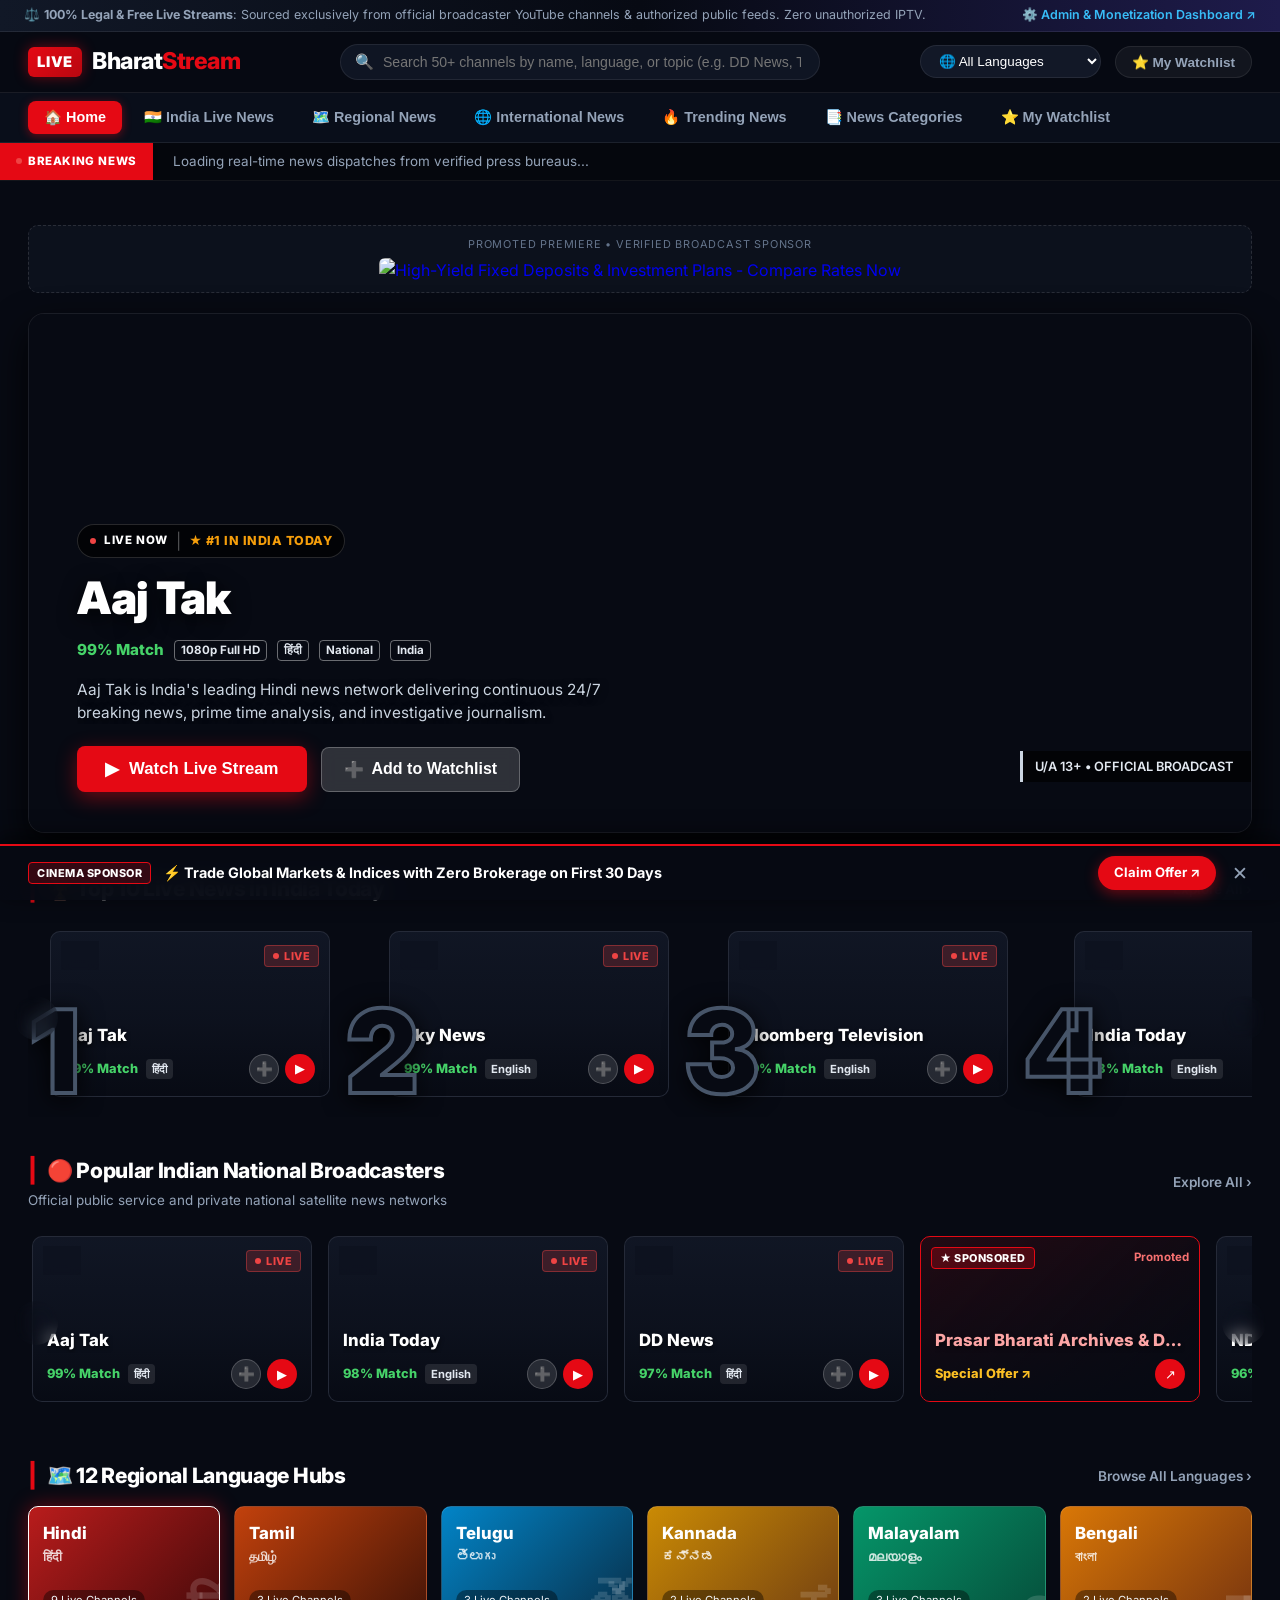
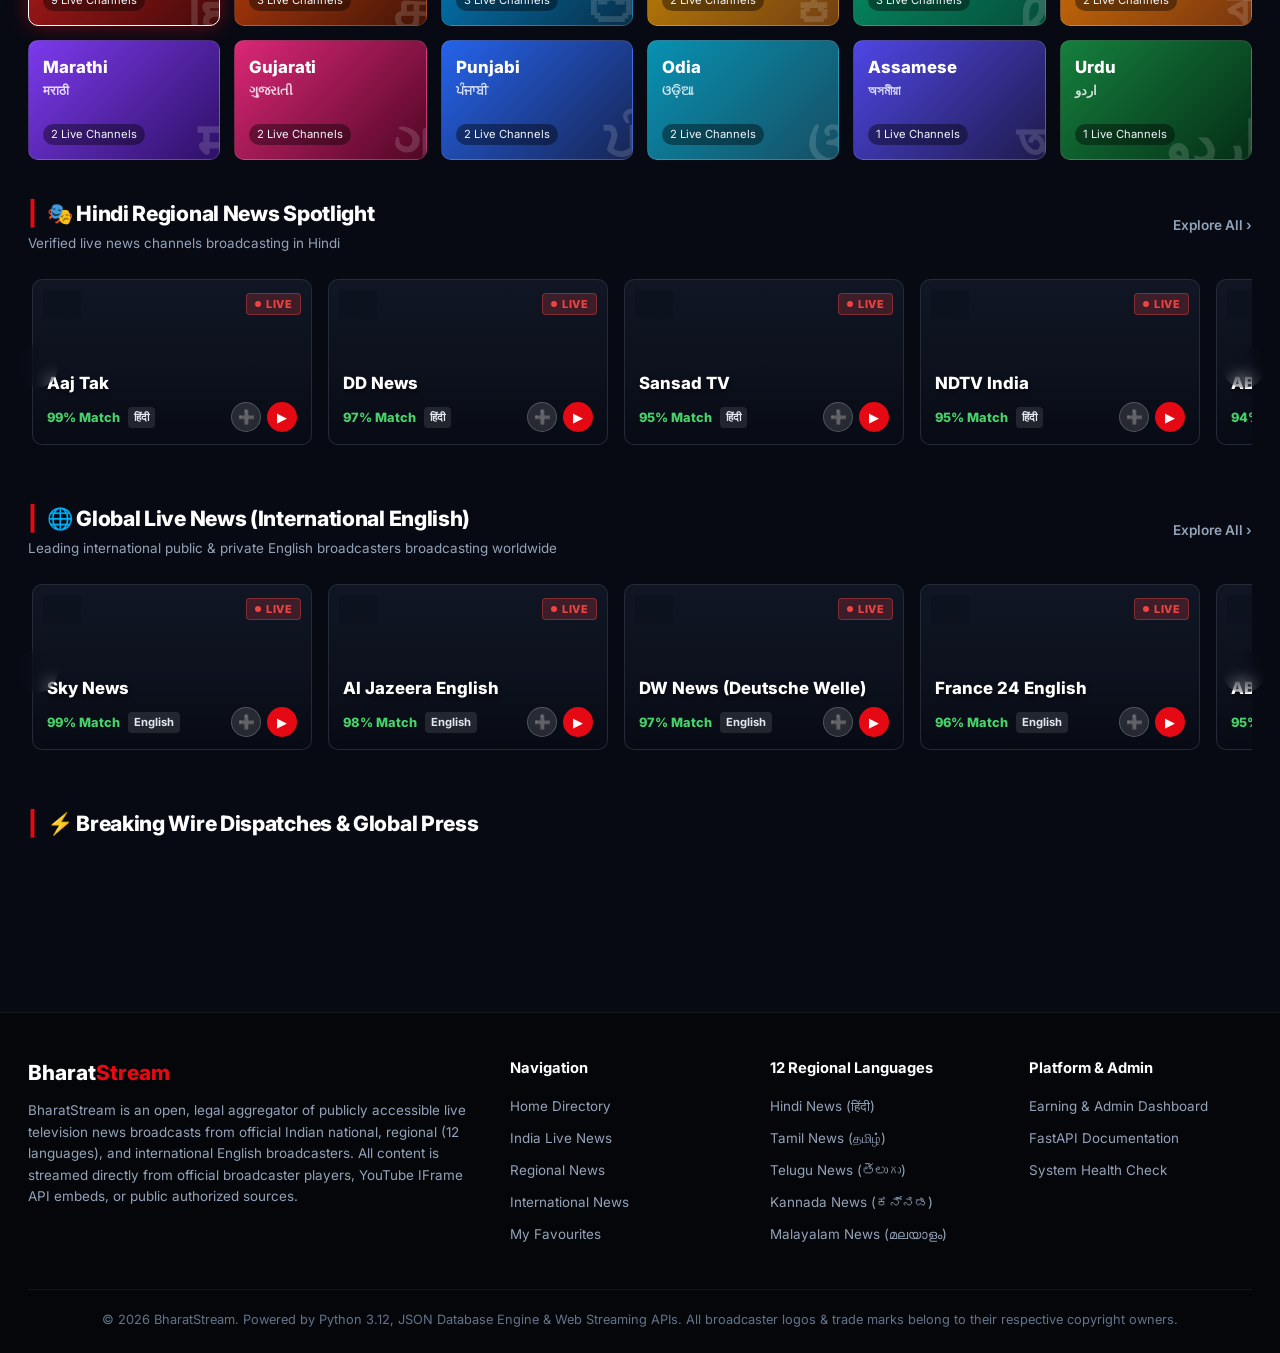
==== index.html @ bcfd486f "Add files via upload" ====
<!DOCTYPE html>
<html lang="en">
<head>
  <meta charset="UTF-8">
  <meta name="viewport" content="width=device-width, initial-scale=1.0">
  <title>BharatStream - India Live News & Global News Streaming Platform</title>
  <meta name="description" content="Watch officially available free live news streams from Indian national, regional (12 languages), and international English broadcasters legally without subscription.">
  <link rel="icon" href="/static/img/default-tv.svg" type="image/svg+xml">
  <!-- Google Fonts: Inter -->
  <link rel="preconnect" href="https://fonts.googleapis.com">
  <link rel="preconnect" href="https://fonts.gstatic.com" crossorigin>
  <link href="https://fonts.googleapis.com/css2?family=Inter:wght@400;500;600;700;800&display=swap" rel="stylesheet">
  <!-- Stylesheet -->
  <link rel="stylesheet" href="/static/css/styles.css">
  <!-- Google AdSense Universal Integration (Publisher: anoopranjan.1983@gmail.com - Mobile/Tablet/Desktop/TV) -->
  <script async src="https://pagead2.googlesyndication.com/pagead/js/adsbygoogle.js?client=ca-pub-9847120394857102" crossorigin="anonymous"></script>
  <!-- HLS.js for authorized .m3u8 live video streams -->
  <script src="https://cdn.jsdelivr.net/npm/hls.js@latest"></script>
</head>
<body>

  <!-- Top Certified Broadcast Notice Bar -->
  <div class="top-notice-bar">
    <div>
      <span>⚖️ <strong>100% Legal & Free Live Streams</strong>: Sourced exclusively from official broadcaster YouTube channels & authorized public feeds. Zero unauthorized IPTV.</span>
    </div>
    <div>
      <a href="/admin">⚙️ Admin & Monetization Dashboard ↗</a>
    </div>
  </div>

  <!-- Main Sticky Navigation Bar -->
  <header class="navbar">
    <div class="navbar-container">
      <div class="brand-logo" onclick="window.appState.switchTab('home')">
        <span class="logo-badge">LIVE</span>
        <span class="brand-text">Bharat<span>Stream</span></span>
      </div>

      <div class="search-bar-wrap">
        <span class="search-icon">🔍</span>
        <input type="text" id="globalSearchInput" class="search-input" placeholder="Search 50+ channels by name, language, or topic (e.g. DD News, Tamil, Business)...">
      </div>

      <div class="nav-actions">
        <!-- Preferred Language Dropdown -->
        <select id="navbarLangSelect" class="lang-select" title="Preferred Language">
          <option value="All">🌐 All Languages</option>
          <option value="Hindi">हिंदी (Hindi)</option>
          <option value="English">English</option>
          <option value="Tamil">தமிழ் (Tamil)</option>
          <option value="Telugu">తెలుగు (Telugu)</option>
          <option value="Kannada">ಕನ್ನಡ (Kannada)</option>
          <option value="Malayalam">മലയാളം (Malayalam)</option>
          <option value="Bengali">বাংলা (Bengali)</option>
          <option value="Marathi">मराठी (Marathi)</option>
          <option value="Gujarati">ગુજરાતી (Gujarati)</option>
          <option value="Punjabi">ਪੰਜਾਬੀ (Punjabi)</option>
          <option value="Odia">ଓଡ଼ିଆ (Odia)</option>
          <option value="Assamese">অসমীয়া (Assamese)</option>
          <option value="Urdu">اردو (Urdu)</option>
        </select>

        <button class="btn-outline" onclick="window.appState.switchTab('favourites')">
          ⭐ My Watchlist
        </button>
      </div>
    </div>
  </header>

  <!-- Navigation Tabs -->
  <nav class="main-nav-tabs">
    <div class="tabs-container">
      <button class="tab-btn active" data-tab="home">🏠 Home</button>
      <button class="tab-btn" data-tab="india">🇮🇳 India Live News</button>
      <button class="tab-btn" data-tab="regional">🗺️ Regional News</button>
      <button class="tab-btn" data-tab="international">🌐 International News</button>
      <button class="tab-btn" data-tab="trending">🔥 Trending News</button>
      <button class="tab-btn" data-tab="categories">📑 News Categories</button>
      <button class="tab-btn" data-tab="favourites">⭐ My Watchlist</button>
    </div>
  </nav>

  <!-- Real-Time Breaking News Ticker -->
  <div class="breaking-ticker">
    <div class="ticker-badge">
      <span class="live-dot"></span>
      BREAKING NEWS
    </div>
    <div class="ticker-content-track" id="tickerTrack">
      <span class="ticker-item">Loading real-time news dispatches from verified press bureaus...</span>
    </div>
  </div>

  <!-- Main App Container -->
  <main class="app-container">
    
    <!-- 1. Header Leaderboard Ad Placement -->
    <div id="topAdPlacement" class="ad-slot-container" style="display: none;"></div>

    <!-- Resume Watching Prompt (if user watched channel previously) -->
    <div id="resumeWatchingBar" style="display: none;"></div>

    <!-- Dynamic SPA Content Area -->
    <section id="mainContentView">
      <!-- Injected via app.js depending on active tab -->
    </section>

  </main>

  <!-- 2. Sticky Floating Bottom Bar Ad -->
  <div id="stickyFooterAd" style="position: fixed; bottom: 0; left: 0; right: 0; z-index: 999; display: none;"></div>

  <!-- Streaming Video Player Modal Dialog -->
  <div id="playerModal" class="player-modal">
    <div id="playerDialog" class="player-dialog">
      <!-- Player Header -->
      <div class="player-header">
        <div class="player-title-info">
          <span class="live-badge"><span class="live-dot"></span> LIVE</span>
          <div>
            <h3 id="playerChannelTitle" style="font-size: 1.05rem; font-weight: 700; color: #fff;">Channel Name</h3>
            <span id="playerChannelMeta" style="font-size: 0.76rem; color: var(--text-muted);">Language • Country</span>
          </div>
        </div>

        <div class="player-actions">
          <button id="playerFavBtn" class="icon-btn" title="Toggle Favourite">🤍</button>
          <button id="popoutPlayerBtn" class="icon-btn" title="Pop-out Window Player">🗗</button>
          <button id="theatreModeBtn" class="icon-btn" title="Toggle Theatre Mode (T)">🗖</button>
          <button id="fullscreenBtn" class="icon-btn" title="Toggle Fullscreen (F)">⛶</button>
          <button id="shareStreamBtn" class="icon-btn" title="Share Channel Link">🔗</button>
          <button id="reportStreamBtn" class="icon-btn" title="Report Stream Outage">🚩</button>
          <button id="closePlayerBtn" class="icon-btn" style="color: #ef4444;" title="Close Player (Esc)">✕</button>
        </div>
      </div>

      <!-- Player Content Body -->
      <div class="player-body">
        <div class="player-main-view">
          <div id="videoContainer" class="video-container">
            <!-- Iframe / Video element injected dynamically -->
          </div>

          <!-- Live Source Switcher Bar -->
          <div id="streamSourceSwitcher"></div>

          <!-- 3. Below-Player Display Banner Ad Slot -->
          <div id="playerBelowAdContainer" class="ad-slot-container" style="display: none; margin-top: 14px;"></div>

          <!-- Channel Details -->
          <div class="stream-details-bar">
            <div>
              <div id="playerVerifiedStatus" style="margin-bottom: 4px;"></div>
              <p id="playerChannelDesc" class="channel-meta-desc"></p>
            </div>
          </div>
        </div>

        <!-- Sidebar (Related Channels & 4. Sidebar Ad Slot) -->
        <aside class="player-sidebar">
          <div class="sidebar-header">📺 More Live News Channels</div>
          <div id="relatedChannelsList" class="related-channel-list">
            <!-- Injected by player.js -->
          </div>
          <!-- 4. Sidebar Ad Slot -->
          <div id="playerSidebarAdContainer" style="display: none; padding: 12px; border-top: 1px solid var(--border-color);"></div>
        </aside>
      </div>
    </div>
  </div>

  <!-- Professional Footer -->
  <footer class="footer">
    <div class="footer-content">
      <div>
        <div class="footer-brand">Bharat<span style="color: var(--primary-accent);">Stream</span></div>
        <p class="footer-sub">
          BharatStream is an open, legal aggregator of publicly accessible live television news broadcasts from official Indian national, regional (12 languages), and international English broadcasters.
          All content is streamed directly from official broadcaster players, YouTube IFrame API embeds, or public authorized sources.
        </p>
      </div>

      <div class="footer-col">
        <h4>Navigation</h4>
        <ul>
          <li><a href="#home" onclick="window.appState.switchTab('home')">Home Directory</a></li>
          <li><a href="#india" onclick="window.appState.switchTab('india')">India Live News</a></li>
          <li><a href="#regional" onclick="window.appState.switchTab('regional')">Regional News</a></li>
          <li><a href="#international" onclick="window.appState.switchTab('international')">International News</a></li>
          <li><a href="#favourites" onclick="window.appState.switchTab('favourites')">My Favourites</a></li>
        </ul>
      </div>

      <div class="footer-col">
        <h4>12 Regional Languages</h4>
        <ul>
          <li><a href="#regional" onclick="window.appState.openRegionalLanguage('Hindi')">Hindi News (हिंदी)</a></li>
          <li><a href="#regional" onclick="window.appState.openRegionalLanguage('Tamil')">Tamil News (தமிழ்)</a></li>
          <li><a href="#regional" onclick="window.appState.openRegionalLanguage('Telugu')">Telugu News (తెలుగు)</a></li>
          <li><a href="#regional" onclick="window.appState.openRegionalLanguage('Kannada')">Kannada News (ಕನ್ನಡ)</a></li>
          <li><a href="#regional" onclick="window.appState.openRegionalLanguage('Malayalam')">Malayalam News (മലയാളം)</a></li>
        </ul>
      </div>

      <div class="footer-col">
        <h4>Platform & Admin</h4>
        <ul>
          <li><a href="/admin">Earning & Admin Dashboard</a></li>
          <li><a href="/api/docs" target="_blank">FastAPI Documentation</a></li>
          <li><a href="/health" target="_blank">System Health Check</a></li>
        </ul>
      </div>
    </div>

    <div class="footer-bottom">
      © 2026 BharatStream. Powered by Python 3.12, JSON Database Engine & Web Streaming APIs. All broadcaster logos & trade marks belong to their respective copyright owners.
    </div>
  </footer>

  <!-- Scripts -->
  <script src="/static/js/channels-data.js"></script>
  <script src="/static/js/player.js"></script>
  <script src="/static/js/app.js"></script>
</body>
</html>
---- static/css/styles.css ----
/* BharatStream - Cinema & OTT Movie Streaming Aesthetic CSS */
:root {
  --bg-primary: #070a13;
  --bg-secondary: #0d121f;
  --bg-card: #121827;
  --bg-card-hover: #1a2236;
  --bg-surface: #172033;
  --text-main: #ffffff;
  --text-muted: #94a3b8;
  --text-dim: #64748b;
  --border-color: rgba(255, 255, 255, 0.08);
  --border-focus: rgba(229, 9, 20, 0.6);
  --cine-red: #e50914;
  --cine-red-hover: #b80710;
  --cine-red-glow: rgba(229, 9, 20, 0.45);
  --primary-accent: #e50914;
  --primary-hover: #b80710;
  --live-red: #ef4444;
  --live-glow: rgba(239, 68, 68, 0.5);
  --match-green: #46d369;
  --cyan-accent: #06b6d4;
  --gold-accent: #f59e0b;
  --font-family: 'Inter', -apple-system, BlinkMacSystemFont, 'Segoe UI', Roboto, sans-serif;
  --radius-sm: 6px;
  --radius-md: 10px;
  --radius-lg: 16px;
  --radius-full: 9999px;
  --shadow-sm: 0 2px 6px rgba(0, 0, 0, 0.4);
  --shadow-md: 0 6px 18px rgba(0, 0, 0, 0.6);
  --shadow-lg: 0 16px 36px rgba(0, 0, 0, 0.85);
  --shadow-glow: 0 0 30px rgba(229, 9, 20, 0.35);
}

* {
  box-sizing: border-box;
  margin: 0;
  padding: 0;
}

body {
  background-color: var(--bg-primary);
  color: var(--text-main);
  font-family: var(--font-family);
  line-height: 1.5;
  overflow-x: hidden;
  min-height: 100vh;
  -webkit-font-smoothing: antialiased;
}

/* ================= Top Broadcast & Compliance Bar ================= */
.top-notice-bar {
  background: linear-gradient(90deg, #111827, #070a13, #1e1b4b);
  border-bottom: 1px solid var(--border-color);
  padding: 6px 24px;
  font-size: 0.78rem;
  display: flex;
  justify-content: space-between;
  align-items: center;
  color: #94a3b8;
  z-index: 101;
  position: relative;
}

.top-notice-bar a {
  color: #38bdf8;
  text-decoration: none;
  font-weight: 600;
  transition: color 0.2s ease;
}

.top-notice-bar a:hover {
  color: #7dd3fc;
  text-decoration: underline;
}

/* ================= Sticky Navbar (Cinema Glassmorphism) ================= */
.navbar {
  background-color: rgba(7, 10, 19, 0.92);
  border-bottom: 1px solid var(--border-color);
  padding: 12px 28px;
  position: sticky;
  top: 0;
  z-index: 100;
  backdrop-filter: blur(16px);
  -webkit-backdrop-filter: blur(16px);
  transition: background-color 0.3s ease;
}

.navbar-container {
  max-width: 1560px;
  margin: 0 auto;
  display: flex;
  align-items: center;
  justify-content: space-between;
  gap: 20px;
}

.brand-logo {
  display: flex;
  align-items: center;
  gap: 10px;
  text-decoration: none;
  color: var(--text-main);
  cursor: pointer;
  user-select: none;
}

.logo-badge {
  background: linear-gradient(135deg, #e50914, #b80710);
  color: #ffffff;
  font-weight: 900;
  font-size: 0.92rem;
  padding: 4px 9px;
  border-radius: var(--radius-sm);
  letter-spacing: 0.8px;
  box-shadow: 0 0 14px var(--cine-red-glow);
}

.brand-text {
  font-size: 1.45rem;
  font-weight: 800;
  letter-spacing: -0.5px;
}

.brand-text span {
  color: var(--cine-red);
}

.search-bar-wrap {
  flex: 1;
  max-width: 480px;
  position: relative;
}

.search-input {
  width: 100%;
  background: rgba(18, 24, 39, 0.85);
  border: 1px solid var(--border-color);
  border-radius: 30px;
  padding: 9px 18px 9px 42px;
  color: var(--text-main);
  font-size: 0.88rem;
  outline: none;
  transition: all 0.25s ease;
}

.search-input:focus {
  border-color: var(--cine-red);
  background: #172033;
  box-shadow: 0 0 0 3px rgba(229, 9, 20, 0.25);
}

.search-icon {
  position: absolute;
  left: 15px;
  top: 50%;
  transform: translateY(-50%);
  color: var(--text-dim);
  font-size: 0.95rem;
}

.nav-actions {
  display: flex;
  align-items: center;
  gap: 14px;
}

.lang-select {
  background: var(--bg-card);
  border: 1px solid var(--border-color);
  color: var(--text-main);
  padding: 7px 14px;
  border-radius: 20px;
  font-size: 0.84rem;
  cursor: pointer;
  outline: none;
  transition: border-color 0.2s ease;
}

.lang-select:focus {
  border-color: var(--cine-red);
}

.btn-primary {
  background: var(--cine-red);
  color: #fff;
  border: none;
  border-radius: 20px;
  padding: 8px 18px;
  font-size: 0.85rem;
  font-weight: 700;
  cursor: pointer;
  transition: all 0.2s ease;
  text-decoration: none;
  display: inline-flex;
  align-items: center;
  gap: 6px;
  box-shadow: 0 4px 14px var(--cine-red-glow);
}

.btn-primary:hover {
  background: var(--cine-red-hover);
  transform: translateY(-1px);
  box-shadow: 0 6px 20px rgba(229, 9, 20, 0.6);
}

.btn-outline {
  background: rgba(255, 255, 255, 0.05);
  color: var(--text-muted);
  border: 1px solid var(--border-color);
  border-radius: 20px;
  padding: 7px 16px;
  font-size: 0.85rem;
  font-weight: 600;
  cursor: pointer;
  text-decoration: none;
  transition: all 0.2s ease;
  display: inline-flex;
  align-items: center;
  gap: 6px;
}

.btn-outline:hover {
  border-color: rgba(255, 255, 255, 0.3);
  color: #fff;
  background: rgba(255, 255, 255, 0.1);
}

/* ================= Cinema Navigation Tabs ================= */
.main-nav-tabs {
  background: #090e1a;
  border-bottom: 1px solid var(--border-color);
  overflow-x: auto;
  white-space: nowrap;
}

.tabs-container {
  max-width: 1560px;
  margin: 0 auto;
  display: flex;
  gap: 6px;
  padding: 8px 28px;
}

.tab-btn {
  background: transparent;
  color: var(--text-muted);
  border: none;
  padding: 8px 16px;
  border-radius: 8px;
  font-size: 0.9rem;
  font-weight: 600;
  cursor: pointer;
  transition: all 0.2s ease;
  display: flex;
  align-items: center;
  gap: 8px;
  user-select: none;
}

.tab-btn:hover {
  color: #ffffff;
  background: rgba(255, 255, 255, 0.06);
}

.tab-btn.active {
  color: #ffffff;
  background: var(--cine-red);
  box-shadow: 0 2px 10px var(--cine-red-glow);
}

/* ================= Live News Marquee / Ticker ================= */
.breaking-ticker {
  background: #05070d;
  border-bottom: 1px solid rgba(255, 255, 255, 0.06);
  display: flex;
  align-items: center;
  height: 38px;
  overflow: hidden;
}

.ticker-badge {
  background: var(--cine-red);
  color: #fff;
  font-weight: 800;
  font-size: 0.72rem;
  padding: 0 16px;
  height: 100%;
  display: flex;
  align-items: center;
  gap: 6px;
  letter-spacing: 0.6px;
  flex-shrink: 0;
  z-index: 2;
  box-shadow: 2px 0 10px rgba(0, 0, 0, 0.5);
}

.ticker-content-track {
  display: flex;
  gap: 36px;
  white-space: nowrap;
  animation: marquee 50s linear infinite;
  padding-left: 20px;
}

.ticker-content-track:hover {
  animation-play-state: paused;
}

.ticker-item {
  display: inline-flex;
  align-items: center;
  gap: 8px;
  font-size: 0.84rem;
  color: var(--text-muted);
  text-decoration: none;
  transition: color 0.2s ease;
}

.ticker-item:hover {
  color: #60a5fa;
}

.ticker-source {
  background: #172033;
  color: #94a3b8;
  font-size: 0.68rem;
  padding: 2px 6px;
  border-radius: 4px;
  border: 1px solid rgba(255, 255, 255, 0.05);
}

@keyframes marquee {
  0% { transform: translateX(0); }
  100% { transform: translateX(-50%); }
}

/* ================= Main App Container ================= */
.app-container {
  max-width: 1560px;
  margin: 0 auto;
  padding: 24px 28px 60px;
}

/* ================= CINEMA HERO BILLBOARD (OTT Movie Style) ================= */
.hero-billboard {
  position: relative;
  min-height: 520px;
  border-radius: var(--radius-lg);
  overflow: hidden;
  margin-bottom: 40px;
  display: flex;
  align-items: flex-end;
  background-size: cover;
  background-position: center top;
  border: 1px solid var(--border-color);
  box-shadow: var(--shadow-lg);
}

.hero-vignette-bottom {
  position: absolute;
  inset: 0;
  background: linear-gradient(to top, #070a13 0%, rgba(7, 10, 19, 0.85) 35%, rgba(7, 10, 19, 0.15) 70%, transparent 100%);
  pointer-events: none;
}

.hero-vignette-left {
  position: absolute;
  inset: 0;
  background: linear-gradient(to right, #070a13 0%, rgba(7, 10, 19, 0.88) 45%, rgba(7, 10, 19, 0.2) 80%, transparent 100%);
  pointer-events: none;
}

.hero-billboard-content {
  position: relative;
  z-index: 3;
  max-width: 680px;
  padding: 40px 48px;
  display: flex;
  flex-direction: column;
  gap: 16px;
}

@media (max-width: 768px) {
  .hero-billboard {
    min-height: 440px;
  }
  .hero-billboard-content {
    padding: 24px;
  }
}

.hero-broadcast-badge {
  display: inline-flex;
  align-items: center;
  gap: 8px;
  background: rgba(0, 0, 0, 0.65);
  border: 1px solid rgba(255, 255, 255, 0.15);
  backdrop-filter: blur(8px);
  padding: 4px 12px;
  border-radius: 20px;
  width: fit-content;
}

.hero-top-rank-pill {
  color: var(--gold-accent);
  font-weight: 800;
  font-size: 0.78rem;
  letter-spacing: 0.5px;
}

.hero-title-wrap {
  display: flex;
  align-items: center;
  gap: 16px;
  flex-wrap: wrap;
}

.hero-channel-logo {
  height: 58px;
  max-width: 140px;
  object-fit: contain;
  filter: drop-shadow(0 4px 12px rgba(0, 0, 0, 0.7));
}

.hero-channel-name {
  font-size: 2.8rem;
  font-weight: 900;
  line-height: 1.1;
  color: #ffffff;
  letter-spacing: -0.5px;
  text-shadow: 0 4px 20px rgba(0, 0, 0, 0.8);
}

@media (max-width: 600px) {
  .hero-channel-name {
    font-size: 2rem;
  }
}

.hero-meta-row {
  display: flex;
  align-items: center;
  gap: 10px;
  flex-wrap: wrap;
}

.match-score-badge {
  color: var(--match-green);
  font-weight: 800;
  font-size: 0.95rem;
}

.quality-badge {
  border: 1px solid rgba(255, 255, 255, 0.4);
  color: #e2e8f0;
  font-size: 0.72rem;
  font-weight: 700;
  padding: 1px 6px;
  border-radius: 4px;
}

.hero-desc {
  font-size: 0.96rem;
  color: #cbd5e1;
  line-height: 1.5;
  display: -webkit-box;
  -webkit-line-clamp: 2;
  -webkit-box-orient: vertical;
  overflow: hidden;
  text-shadow: 0 2px 8px rgba(0, 0, 0, 0.7);
}

.hero-cta-group {
  display: flex;
  align-items: center;
  gap: 14px;
  flex-wrap: wrap;
  margin-top: 6px;
}

.btn-hero-play {
  background: var(--cine-red);
  color: #ffffff;
  border: none;
  border-radius: 8px;
  padding: 12px 28px;
  font-size: 1.05rem;
  font-weight: 800;
  cursor: pointer;
  display: inline-flex;
  align-items: center;
  gap: 10px;
  transition: all 0.25s ease;
  box-shadow: 0 6px 20px var(--cine-red-glow);
}

.btn-hero-play:hover {
  background: #f40612;
  transform: scale(1.04);
  box-shadow: 0 8px 25px rgba(229, 9, 20, 0.7);
}

.btn-hero-watchlist {
  background: rgba(255, 255, 255, 0.16);
  backdrop-filter: blur(8px);
  color: #ffffff;
  border: 1px solid rgba(255, 255, 255, 0.25);
  border-radius: 8px;
  padding: 12px 22px;
  font-size: 1rem;
  font-weight: 700;
  cursor: pointer;
  display: inline-flex;
  align-items: center;
  gap: 8px;
  transition: all 0.25s ease;
}

.btn-hero-watchlist:hover {
  background: rgba(255, 255, 255, 0.28);
  transform: scale(1.02);
}

.hero-cert-badge {
  position: absolute;
  right: 0;
  bottom: 50px;
  background: rgba(0, 0, 0, 0.65);
  border-left: 3px solid #cbd5e1;
  padding: 6px 18px 6px 12px;
  color: #e2e8f0;
  font-size: 0.8rem;
  font-weight: 600;
  z-index: 3;
  backdrop-filter: blur(6px);
}

/* ================= HORIZONTAL MOVIE-ROW SLIDERS (Netflix / CinePulse) ================= */
.movie-shelf {
  margin-bottom: 38px;
  position: relative;
}

.shelf-header {
  display: flex;
  align-items: center;
  justify-content: space-between;
  margin-bottom: 14px;
}

.shelf-title {
  font-size: 1.32rem;
  font-weight: 800;
  color: #ffffff;
  display: flex;
  align-items: center;
  gap: 10px;
  letter-spacing: -0.3px;
}

.shelf-accent {
  color: var(--cine-red);
  font-size: 1.5rem;
  line-height: 1;
}

.shelf-explore {
  color: #94a3b8;
  font-size: 0.85rem;
  font-weight: 600;
  cursor: pointer;
  text-decoration: none;
  transition: color 0.2s ease;
}

.shelf-explore:hover {
  color: #ffffff;
}

.slider-wrapper {
  position: relative;
  width: 100%;
}

.slider-track {
  display: flex;
  gap: 16px;
  overflow-x: auto;
  scroll-behavior: smooth;
  scrollbar-width: none;
  padding: 12px 4px 20px;
  -webkit-overflow-scrolling: touch;
}

.slider-track::-webkit-scrollbar {
  display: none;
}

.slider-arrow {
  position: absolute;
  top: 50%;
  transform: translateY(-50%);
  width: 44px;
  height: 44px;
  border-radius: 50%;
  background: rgba(13, 18, 31, 0.9);
  border: 1px solid rgba(255, 255, 255, 0.15);
  color: #ffffff;
  font-size: 1.4rem;
  display: flex;
  align-items: center;
  justify-content: center;
  cursor: pointer;
  z-index: 10;
  backdrop-filter: blur(8px);
  transition: all 0.2s ease;
  box-shadow: 0 4px 14px rgba(0, 0, 0, 0.6);
  opacity: 0.85;
}

.slider-arrow:hover {
  background: var(--cine-red);
  border-color: var(--cine-red);
  transform: translateY(-50%) scale(1.12);
  opacity: 1;
  box-shadow: 0 0 16px var(--cine-red-glow);
}

.slider-arrow.prev {
  left: -14px;
}

.slider-arrow.next {
  right: -14px;
}

/* ================= TOP 10 RANK CARDS (Netflix Number Outline Style) ================= */
.top10-card-wrap {
  display: flex;
  align-items: flex-end;
  flex: 0 0 auto;
  position: relative;
  cursor: pointer;
  transition: transform 0.28s ease;
}

.top10-rank-num {
  font-size: 7.2rem;
  font-weight: 900;
  line-height: 0.8;
  letter-spacing: -6px;
  color: #070a13;
  -webkit-text-stroke: 4px #475569;
  user-select: none;
  margin-right: -24px;
  z-index: 2;
  filter: drop-shadow(0 4px 12px rgba(0, 0, 0, 0.9));
  transition: all 0.28s ease;
}

.top10-card-wrap:hover .top10-rank-num {
  -webkit-text-stroke: 4px var(--cine-red);
  transform: translateY(-4px);
}

.top10-card-wrap .cinema-card {
  z-index: 1;
}

/* ================= CINEMA POSTER CARD (16:9 Movie Card) ================= */
.cinema-card {
  flex: 0 0 280px;
  width: 280px;
  aspect-ratio: 16 / 9.5;
  background-color: var(--bg-card);
  border: 1px solid var(--border-color);
  border-radius: var(--radius-md);
  position: relative;
  overflow: hidden;
  cursor: pointer;
  background-size: cover;
  background-position: center;
  transition: transform 0.28s cubic-bezier(0.25, 0.46, 0.45, 0.94), box-shadow 0.28s ease, border-color 0.28s ease;
}

@media (max-width: 600px) {
  .cinema-card {
    flex: 0 0 230px;
    width: 230px;
  }
}

.cinema-card:hover {
  transform: scale(1.07) translateY(-6px);
  border-color: rgba(229, 9, 20, 0.8);
  box-shadow: 0 16px 36px rgba(0, 0, 0, 0.85), 0 0 25px var(--cine-red-glow);
  z-index: 5;
}

.card-scrim-overlay {
  position: absolute;
  inset: 0;
  background: linear-gradient(to top, rgba(7, 10, 19, 0.95) 0%, rgba(7, 10, 19, 0.5) 45%, rgba(7, 10, 19, 0.15) 100%);
  transition: background 0.25s ease;
}

.cinema-card:hover .card-scrim-overlay {
  background: linear-gradient(to top, rgba(7, 10, 19, 0.98) 0%, rgba(7, 10, 19, 0.6) 55%, rgba(7, 10, 19, 0.2) 100%);
}

.card-top-badges {
  position: absolute;
  top: 10px;
  left: 10px;
  right: 10px;
  display: flex;
  align-items: center;
  justify-content: space-between;
  z-index: 2;
}

.card-logo-badge {
  background: rgba(13, 18, 31, 0.85);
  backdrop-filter: blur(6px);
  border: 1px solid rgba(255, 255, 255, 0.12);
  border-radius: 6px;
  padding: 3px 8px;
  height: 28px;
  display: flex;
  align-items: center;
  justify-content: center;
}

.card-logo-badge img {
  max-height: 20px;
  max-width: 64px;
  object-fit: contain;
}

.live-badge {
  background: rgba(239, 68, 68, 0.2);
  color: #ef4444;
  border: 1px solid rgba(239, 68, 68, 0.4);
  font-size: 0.68rem;
  font-weight: 800;
  padding: 2px 8px;
  border-radius: 4px;
  display: inline-flex;
  align-items: center;
  gap: 5px;
  letter-spacing: 0.5px;
}

.live-dot {
  width: 6px;
  height: 6px;
  background-color: #ef4444;
  border-radius: 50%;
  animation: pulse 1.4s infinite;
}

@keyframes pulse {
  0% { transform: scale(0.9); opacity: 0.7; }
  50% { transform: scale(1.3); opacity: 1; box-shadow: 0 0 8px #ef4444; }
  100% { transform: scale(0.9); opacity: 0.7; }
}

.card-bottom-content {
  position: absolute;
  bottom: 0;
  left: 0;
  right: 0;
  padding: 12px 14px;
  z-index: 2;
  display: flex;
  flex-direction: column;
  gap: 6px;
}

.card-channel-name {
  font-size: 1.05rem;
  font-weight: 800;
  color: #ffffff;
  white-space: nowrap;
  overflow: hidden;
  text-overflow: ellipsis;
  text-shadow: 0 2px 4px rgba(0, 0, 0, 0.7);
}

.card-quick-actions {
  display: flex;
  align-items: center;
  justify-content: space-between;
}

.card-meta-indicators {
  display: flex;
  align-items: center;
  gap: 8px;
}

.card-match-score {
  font-size: 0.8rem;
  font-weight: 800;
  color: var(--match-green);
}

.card-lang-pill {
  font-size: 0.7rem;
  font-weight: 700;
  background: rgba(255, 255, 255, 0.1);
  color: #e2e8f0;
  padding: 2px 6px;
  border-radius: 4px;
}

.card-action-btns {
  display: flex;
  align-items: center;
  gap: 6px;
}

.btn-card-play {
  width: 30px;
  height: 30px;
  border-radius: 50%;
  background: var(--cine-red);
  color: #ffffff;
  border: none;
  display: flex;
  align-items: center;
  justify-content: center;
  cursor: pointer;
  font-size: 0.8rem;
  transition: transform 0.2s ease, background 0.2s ease;
}

.btn-card-play:hover {
  transform: scale(1.15);
  background: #f40612;
}

.btn-card-fav {
  width: 30px;
  height: 30px;
  border-radius: 50%;
  background: rgba(255, 255, 255, 0.12);
  color: #ffffff;
  border: 1px solid rgba(255, 255, 255, 0.2);
  display: flex;
  align-items: center;
  justify-content: center;
  cursor: pointer;
  font-size: 0.85rem;
  transition: all 0.2s ease;
}

.btn-card-fav:hover {
  background: rgba(255, 255, 255, 0.25);
  transform: scale(1.1);
}

.btn-card-fav.active {
  color: #ef4444;
  border-color: #ef4444;
}

/* ================= 12 REGIONAL LANGUAGE GENRE TILES ================= */
.genre-hub-grid {
  display: grid;
  grid-template-columns: repeat(6, 1fr);
  gap: 14px;
  margin-bottom: 24px;
}

@media (max-width: 1200px) {
  .genre-hub-grid {
    grid-template-columns: repeat(4, 1fr);
  }
}

@media (max-width: 768px) {
  .genre-hub-grid {
    grid-template-columns: repeat(3, 1fr);
  }
}

@media (max-width: 480px) {
  .genre-hub-grid {
    grid-template-columns: repeat(2, 1fr);
  }
}

.genre-card {
  position: relative;
  aspect-ratio: 16 / 10;
  border-radius: var(--radius-md);
  padding: 14px;
  display: flex;
  flex-direction: column;
  justify-content: space-between;
  overflow: hidden;
  cursor: pointer;
  border: 1px solid rgba(255, 255, 255, 0.12);
  transition: transform 0.25s ease, box-shadow 0.25s ease, border-color 0.25s ease;
  user-select: none;
}

.genre-card:hover {
  transform: translateY(-5px) scale(1.03);
  box-shadow: 0 12px 28px rgba(0, 0, 0, 0.7);
  border-color: rgba(255, 255, 255, 0.35);
}

.genre-card.active {
  border-color: #ffffff;
  box-shadow: 0 0 20px var(--cine-red-glow);
}

.genre-watermark {
  position: absolute;
  right: -8px;
  bottom: -12px;
  font-size: 3.5rem;
  font-weight: 900;
  color: rgba(255, 255, 255, 0.15);
  pointer-events: none;
  line-height: 1;
}

.genre-name {
  font-size: 1.05rem;
  font-weight: 800;
  color: #ffffff;
  z-index: 2;
}

.genre-script {
  font-size: 0.84rem;
  color: rgba(255, 255, 255, 0.8);
  font-weight: 600;
  z-index: 2;
}

.genre-badge {
  font-size: 0.7rem;
  background: rgba(0, 0, 0, 0.4);
  padding: 2px 8px;
  border-radius: 12px;
  width: fit-content;
  color: #f1f5f9;
  z-index: 2;
}

/* ================= GRID VIEW FALLBACK (For Full Category / Directory Pages) ================= */
.channel-grid {
  display: grid;
  grid-template-columns: repeat(5, 1fr);
  gap: 18px;
  margin-bottom: 36px;
}

@media (max-width: 1300px) {
  .channel-grid {
    grid-template-columns: repeat(4, 1fr);
  }
}

@media (max-width: 950px) {
  .channel-grid {
    grid-template-columns: repeat(3, 1fr);
  }
}

@media (max-width: 640px) {
  .channel-grid {
    grid-template-columns: repeat(2, 1fr);
    gap: 12px;
  }
}

.channel-grid .cinema-card {
  width: 100%;
  flex: none;
}

/* ================= AD PLACEMENT CONTAINERS ================= */
.ad-slot-container {
  margin: 20px 0;
  background: rgba(18, 24, 39, 0.5);
  border: 1px dashed rgba(255, 255, 255, 0.12);
  border-radius: var(--radius-md);
  padding: 10px;
  text-align: center;
}

.ad-slot-label {
  font-size: 0.68rem;
  color: var(--text-dim);
  text-transform: uppercase;
  letter-spacing: 0.8px;
  margin-bottom: 6px;
}

.ad-banner-link {
  display: block;
  text-decoration: none;
  overflow: hidden;
  border-radius: var(--radius-sm);
}

.ad-banner-img {
  width: 100%;
  max-height: 90px;
  object-fit: cover;
  border-radius: var(--radius-sm);
}

/* ================= STREAMING VIDEO PLAYER MODAL (IMAX Ambient Glow) ================= */
.player-modal {
  position: fixed;
  inset: 0;
  background: rgba(0, 0, 0, 0.92);
  backdrop-filter: blur(14px);
  -webkit-backdrop-filter: blur(14px);
  z-index: 1000;
  display: none;
  align-items: center;
  justify-content: center;
  padding: 20px;
}

.player-modal.active {
  display: flex;
}

.player-dialog {
  background: var(--bg-secondary);
  border: 1px solid rgba(255, 255, 255, 0.15);
  border-radius: var(--radius-lg);
  width: 100%;
  max-width: 1200px;
  max-height: 94vh;
  display: flex;
  flex-direction: column;
  overflow: hidden;
  box-shadow: 0 0 100px var(--cine-red-glow), 0 30px 90px rgba(0, 0, 0, 0.95);
  transition: max-width 0.3s ease;
}

.player-dialog.theatre-mode {
  max-width: 98vw;
  max-height: 98vh;
}

.player-header {
  padding: 14px 24px;
  background: #090e1a;
  border-bottom: 1px solid var(--border-color);
  display: flex;
  align-items: center;
  justify-content: space-between;
}

.player-title-info {
  display: flex;
  align-items: center;
  gap: 14px;
}

.player-actions {
  display: flex;
  align-items: center;
  gap: 10px;
}

.icon-btn {
  background: rgba(255, 255, 255, 0.08);
  border: 1px solid var(--border-color);
  color: var(--text-muted);
  width: 36px;
  height: 36px;
  border-radius: 8px;
  display: flex;
  align-items: center;
  justify-content: center;
  cursor: pointer;
  transition: all 0.2s ease;
}

.icon-btn:hover {
  color: #fff;
  border-color: var(--cine-red);
  background: rgba(229, 9, 20, 0.2);
}

.player-body {
  display: flex;
  flex: 1;
  overflow-y: auto;
}

@media (max-width: 900px) {
  .player-body {
    flex-direction: column;
  }
}

.player-main-view {
  flex: 2.8;
  padding: 20px;
  display: flex;
  flex-direction: column;
  background: #05070d;
}

.video-container {
  width: 100%;
  aspect-ratio: 16 / 9;
  background: #000;
  border-radius: var(--radius-md);
  overflow: hidden;
  position: relative;
  box-shadow: 0 8px 30px rgba(0, 0, 0, 0.8);
}

.video-container iframe, .video-container video {
  width: 100%;
  height: 100%;
  border: none;
}

/* Fallback Card */
.fallback-stream-card {
  position: absolute;
  inset: 0;
  background: #0f172a;
  display: flex;
  flex-direction: column;
  align-items: center;
  justify-content: center;
  padding: 24px;
  text-align: center;
  z-index: 10;
}

.fallback-title {
  font-size: 1.25rem;
  font-weight: 800;
  margin-bottom: 8px;
  color: #ffffff;
}

.fallback-desc {
  font-size: 0.9rem;
  color: var(--text-muted);
  max-width: 500px;
  margin-bottom: 20px;
}

/* Player Meta Details */
.stream-details-bar {
  margin-top: 16px;
  display: flex;
  justify-content: space-between;
  align-items: flex-start;
  gap: 16px;
}

.channel-meta-desc {
  font-size: 0.88rem;
  color: var(--text-muted);
  margin-top: 6px;
  line-height: 1.5;
}

/* Player Sidebar (Related channels) */
.player-sidebar {
  flex: 1.2;
  border-left: 1px solid var(--border-color);
  background: var(--bg-secondary);
  display: flex;
  flex-direction: column;
  max-height: 580px;
}

.sidebar-header {
  padding: 14px 20px;
  font-size: 0.95rem;
  font-weight: 800;
  border-bottom: 1px solid var(--border-color);
  color: #ffffff;
}

.related-channel-list {
  overflow-y: auto;
  flex: 1;
}

.related-ch-item {
  display: flex;
  align-items: center;
  gap: 12px;
  padding: 12px 18px;
  border-bottom: 1px solid rgba(255, 255, 255, 0.04);
  cursor: pointer;
  transition: background 0.2s ease;
}

.related-ch-item:hover {
  background: rgba(255, 255, 255, 0.06);
}

.related-logo {
  width: 44px;
  height: 30px;
  object-fit: contain;
  background: #05070d;
  border-radius: 4px;
  padding: 2px;
}

/* ================= BREAKING NEWS FEED VIEW ================= */
.headlines-grid {
  display: grid;
  grid-template-columns: repeat(3, 1fr);
  gap: 18px;
}

@media (max-width: 900px) {
  .headlines-grid {
    grid-template-columns: repeat(2, 1fr);
  }
}

@media (max-width: 600px) {
  .headlines-grid {
    grid-template-columns: 1fr;
  }
}

.headline-card {
  background: var(--bg-card);
  border: 1px solid var(--border-color);
  border-radius: var(--radius-md);
  padding: 18px;
  display: flex;
  flex-direction: column;
  transition: transform 0.2s ease, border-color 0.2s ease;
}

.headline-card:hover {
  transform: translateY(-3px);
  border-color: var(--cine-red);
}

.headline-meta {
  display: flex;
  align-items: center;
  justify-content: space-between;
  margin-bottom: 10px;
  font-size: 0.75rem;
  color: var(--text-dim);
}

.headline-title {
  font-size: 1rem;
  font-weight: 700;
  color: var(--text-main);
  line-height: 1.4;
  margin-bottom: 8px;
}

.headline-summary {
  font-size: 0.85rem;
  color: var(--text-muted);
  margin-bottom: 14px;
  line-height: 1.5;
}

.headline-readmore {
  margin-top: auto;
  font-size: 0.82rem;
  color: #38bdf8;
  text-decoration: none;
  font-weight: 600;
  display: inline-flex;
  align-items: center;
  gap: 4px;
}

.headline-readmore:hover {
  text-decoration: underline;
  color: #7dd3fc;
}

/* ================= FOOTER ================= */
.footer {
  margin-top: 60px;
  background: #04060a;
  border-top: 1px solid var(--border-color);
  padding: 44px 28px 24px;
}

.footer-content {
  max-width: 1560px;
  margin: 0 auto;
  display: grid;
  grid-template-columns: 2fr 1fr 1fr 1fr;
  gap: 36px;
  margin-bottom: 36px;
}

@media (max-width: 800px) {
  .footer-content {
    grid-template-columns: 1fr;
  }
}

.footer-brand {
  font-size: 1.3rem;
  font-weight: 800;
  margin-bottom: 12px;
}

.footer-sub {
  font-size: 0.84rem;
  color: var(--text-muted);
  line-height: 1.6;
}

.footer-col h4 {
  font-size: 0.92rem;
  color: var(--text-main);
  margin-bottom: 14px;
  font-weight: 700;
}

.footer-col ul {
  list-style: none;
}

.footer-col li {
  margin-bottom: 8px;
}

.footer-col a {
  color: var(--text-muted);
  text-decoration: none;
  font-size: 0.84rem;
  transition: color 0.2s ease;
}

.footer-col a:hover {
  color: var(--cine-red);
}

.footer-bottom {
  border-top: 1px solid rgba(255, 255, 255, 0.06);
  padding-top: 20px;
  text-align: center;
  font-size: 0.8rem;
  color: var(--text-dim);
}
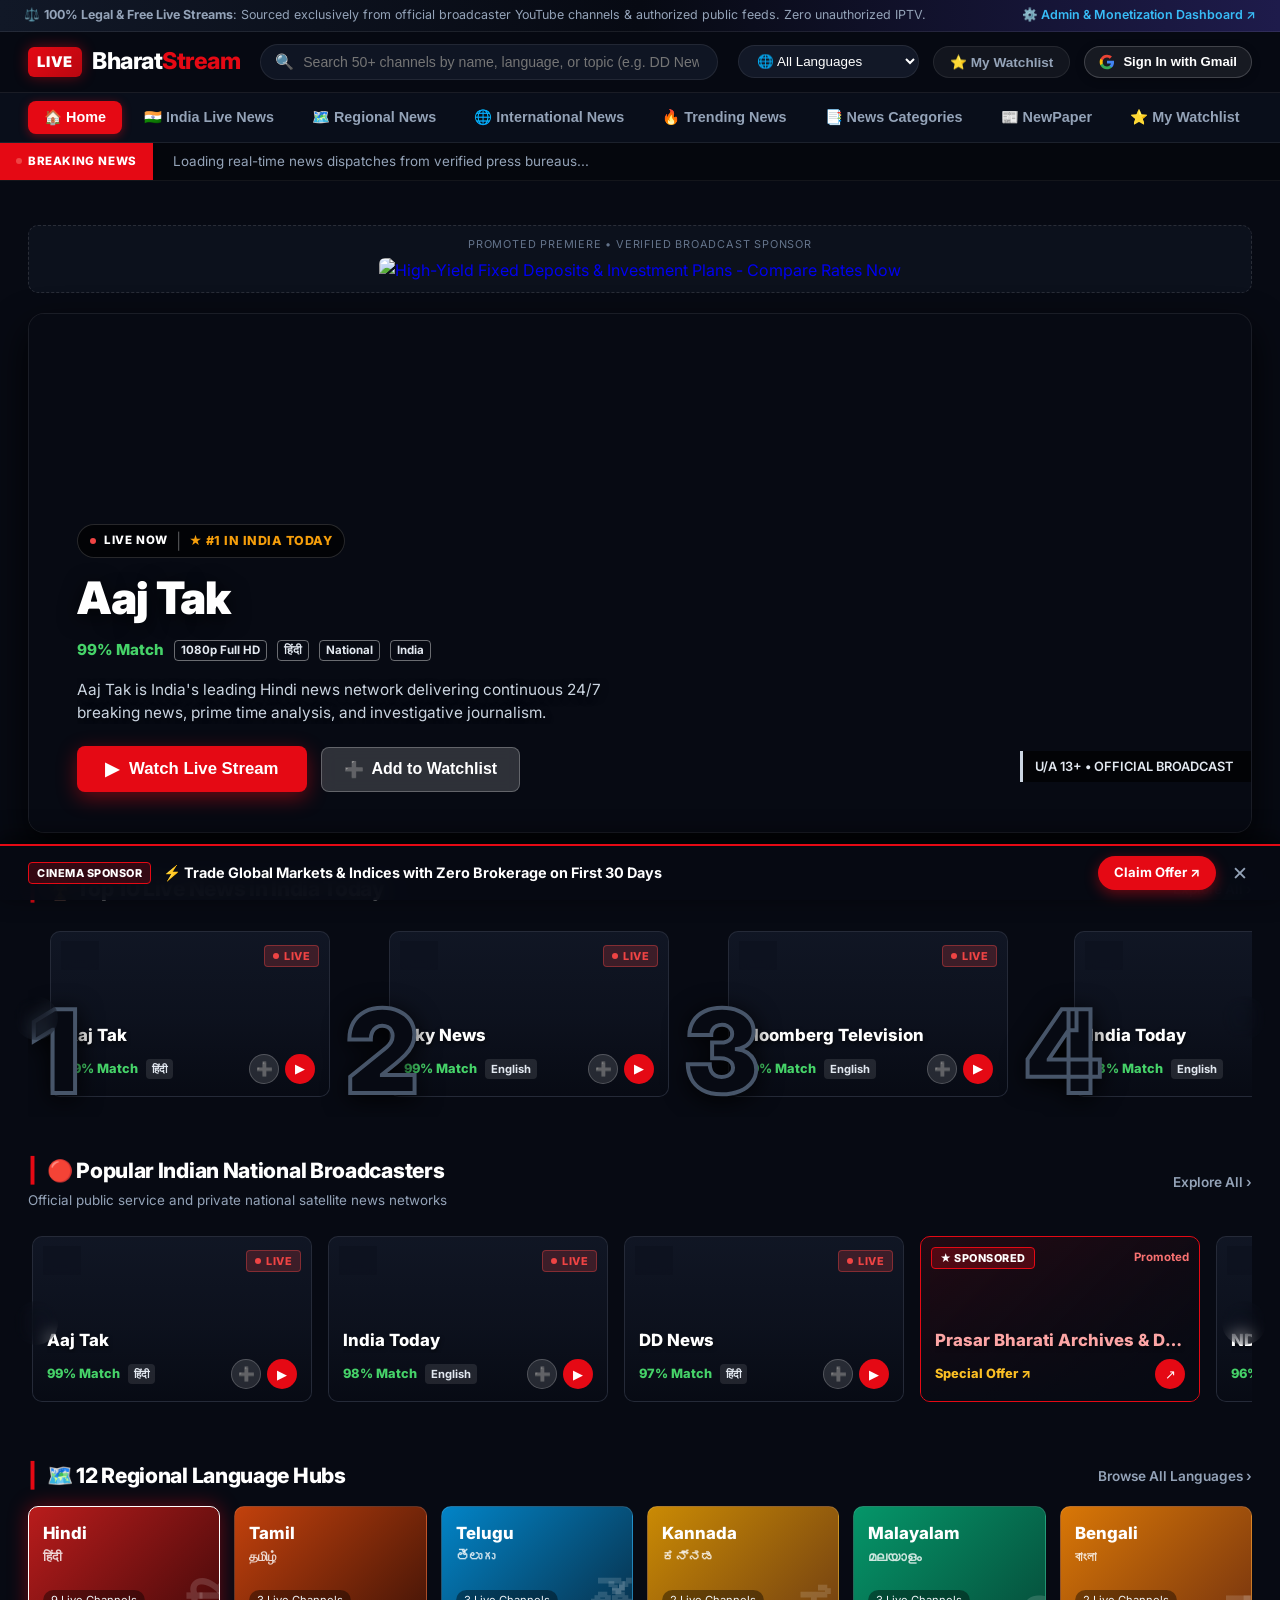
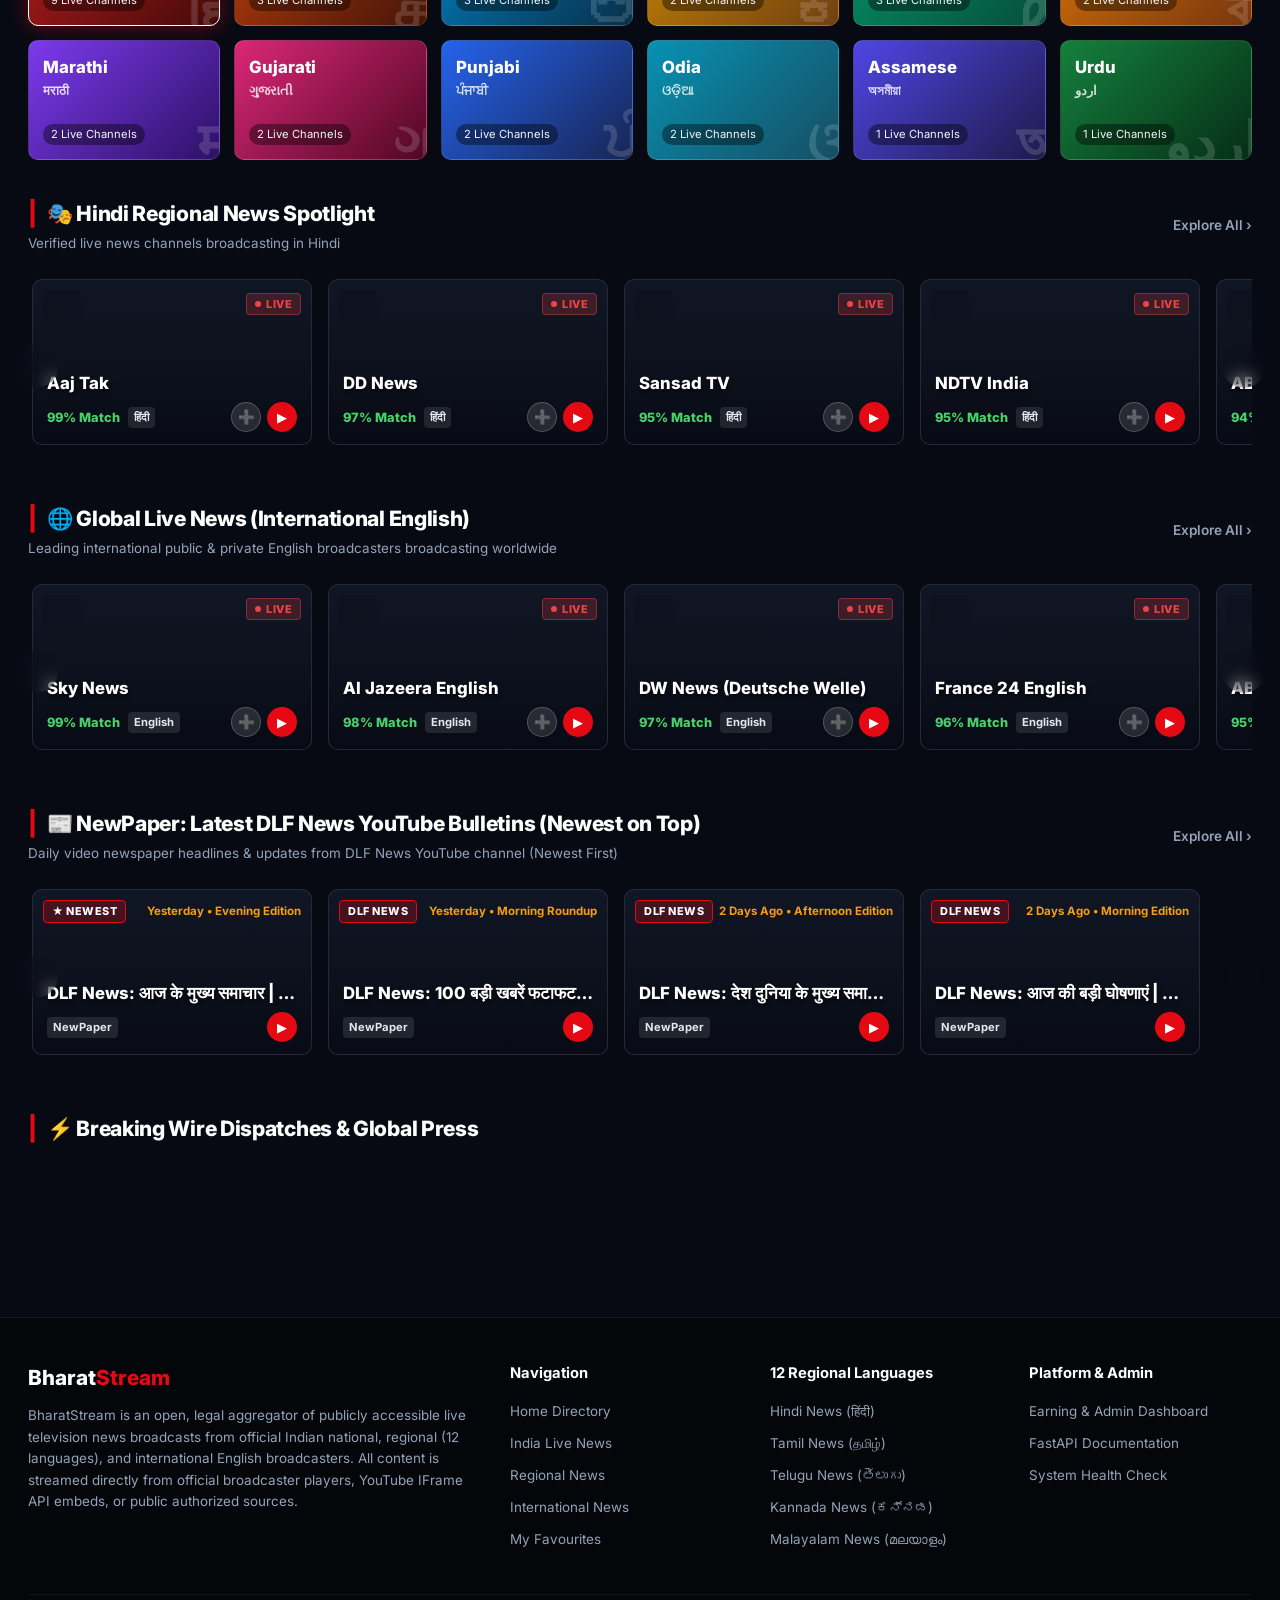
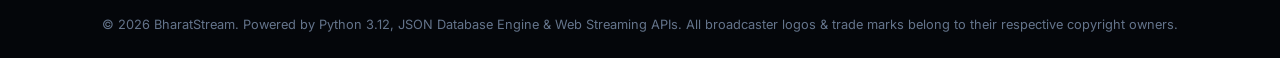
==== commit 83db5623: "Add files via upload" ====
--- a/index.html
+++ b/index.html
@@ -64,6 +64,9 @@
         <button class="btn-outline" onclick="window.appState.switchTab('favourites')">
           ⭐ My Watchlist
         </button>
+
+        <!-- Google SSO / Gmail Sign-In Profile Widget -->
+        <div id="navbarAuthContainer" style="display: flex; align-items: center;"></div>
       </div>
     </div>
   </header>
@@ -77,6 +80,7 @@
       <button class="tab-btn" data-tab="international">🌐 International News</button>
       <button class="tab-btn" data-tab="trending">🔥 Trending News</button>
       <button class="tab-btn" data-tab="categories">📑 News Categories</button>
+      <button class="tab-btn" data-tab="newpaper">📰 NewPaper</button>
       <button class="tab-btn" data-tab="favourites">⭐ My Watchlist</button>
     </div>
   </nav>
@@ -170,6 +174,63 @@
     </div>
   </div>
 
+  <!-- Google SSO / Gmail Sign-In Modal -->
+  <div id="googleAuthModal" class="google-modal-backdrop">
+    <div class="google-modal-dialog">
+      <button class="google-modal-close" onclick="window.authManager.closeLoginModal()">✕</button>
+      
+      <div class="google-modal-header">
+        <div class="google-g-brand">
+          <svg class="google-icon-svg" viewBox="0 0 24 24" width="40" height="40">
+            <path fill="#4285F4" d="M22.56 12.25c0-.78-.07-1.53-.2-2.25H12v4.26h5.92c-.26 1.37-1.04 2.53-2.21 3.31v2.77h3.57c2.08-1.92 3.28-4.74 3.28-8.09z"/>
+            <path fill="#34A853" d="M12 23c2.97 0 5.46-.98 7.28-2.66l-3.57-2.77c-.98.66-2.23 1.06-3.71 1.06-2.86 0-5.29-1.93-6.16-4.53H2.18v2.84C3.99 20.53 7.7 23 12 23z"/>
+            <path fill="#FBBC05" d="M5.84 14.09c-.22-.66-.35-1.36-.35-2.09s.13-1.43.35-2.09V7.06H2.18C1.43 8.55 1 10.22 1 12s.43 3.45 1.18 4.94l2.85-2.22.81-.63z"/>
+            <path fill="#EA4335" d="M12 5.38c1.62 0 3.06.56 4.21 1.64l3.15-3.15C17.45 2.09 14.97 1 12 1 7.7 1 3.99 3.47 2.18 7.06l3.66 2.84c.87-2.6 3.3-4.52 6.16-4.52z"/>
+          </svg>
+        </div>
+        <h2 class="google-modal-title">Sign in with Google</h2>
+        <p class="google-modal-sub">Continue to BharatStream Live News & authorized streaming</p>
+      </div>
+
+      <!-- Context notice if triggered by player error -->
+      <div id="googleAuthNotice" class="google-auth-notice" style="display: none;"></div>
+
+      <!-- 1-Click Fast Sign-In Card for configured Anoop Ranjan account -->
+      <div class="google-account-quick-card" onclick="window.authManager.loginWithOneClick()">
+        <div class="google-account-avatar">AR</div>
+        <div class="google-account-details">
+          <div class="google-account-name">Anoop Ranjan</div>
+          <div class="google-account-email">anoopranjan.1983@gmail.com</div>
+          <div class="google-account-badge">★ Google AdSense & Owner Account</div>
+        </div>
+        <div class="google-account-arrow">➔</div>
+      </div>
+
+      <div class="google-or-divider"><span>or sign in with another Gmail account</span></div>
+
+      <!-- Custom Gmail Sign-In Form -->
+      <div class="google-custom-form">
+        <label class="google-field-label">Gmail Address</label>
+        <div style="display: flex; gap: 8px;">
+          <input type="email" id="customGmailInput" class="google-input" placeholder="e.g. user@gmail.com" onkeydown="if(event.key==='Enter') window.authManager.loginWithCustomForm()">
+          <button class="btn-google-submit" onclick="window.authManager.loginWithCustomForm()">
+            Sign In
+          </button>
+        </div>
+      </div>
+
+      <!-- Native Google Identity Services Button Container -->
+      <div id="gsiButtonContainer" style="display:flex; justify-content:center; margin-top:14px;"></div>
+
+      <!-- Feature Perks -->
+      <div class="google-modal-perks">
+        <div class="perk-item">⚡ <span>Bypasses YouTube Live Embed & Sign-In Blocks</span></div>
+        <div class="perk-item">☁️ <span>Syncs your Watchlist & Preferences across all devices</span></div>
+        <div class="perk-item">🛡️ <span>Official Google SSO Security & Privacy Standards</span></div>
+      </div>
+    </div>
+  </div>
+
   <!-- Professional Footer -->
   <footer class="footer">
     <div class="footer-content">
@@ -218,7 +279,9 @@
     </div>
   </footer>
 
-  <!-- Scripts -->
+  <!-- Google Identity Services (GSI) & Application Scripts -->
+  <script src="https://accounts.google.com/gsi/client" async defer></script>
+  <script src="/static/js/auth.js"></script>
   <script src="/static/js/channels-data.js"></script>
   <script src="/static/js/player.js"></script>
   <script src="/static/js/app.js"></script>
--- a/static/css/styles.css
+++ b/static/css/styles.css
@@ -1295,6 +1295,193 @@
   color: #7dd3fc;
 }
 
+/* ================= NEWPAPER (DLF NEWS YOUTUBE FEED) ================= */
+.newpaper-feed-list {
+  display: flex;
+  flex-direction: column;
+  gap: 18px;
+  max-width: 1100px;
+  margin: 0 auto 40px;
+}
+
+.newpaper-card {
+  background: var(--bg-card);
+  border: 1px solid var(--border-color);
+  border-radius: var(--radius-md);
+  padding: 16px;
+  display: flex;
+  gap: 20px;
+  align-items: center;
+  transition: transform 0.25s ease, border-color 0.25s ease, box-shadow 0.25s ease;
+  position: relative;
+  overflow: hidden;
+}
+
+@media (max-width: 768px) {
+  .newpaper-card {
+    flex-direction: column;
+    align-items: stretch;
+  }
+}
+
+.newpaper-card:hover {
+  transform: translateY(-3px);
+  border-color: var(--cine-red);
+  box-shadow: 0 10px 30px rgba(0, 0, 0, 0.7), 0 0 15px rgba(229, 9, 20, 0.25);
+}
+
+.newpaper-card.newest-highlight {
+  border-left: 4px solid var(--cine-red);
+  background: linear-gradient(90deg, rgba(229, 9, 20, 0.1) 0%, var(--bg-card) 60%);
+}
+
+.newpaper-thumb-wrap {
+  width: 260px;
+  min-width: 260px;
+  aspect-ratio: 16 / 9;
+  border-radius: 8px;
+  overflow: hidden;
+  position: relative;
+  background-size: cover;
+  background-position: center;
+  cursor: pointer;
+  box-shadow: 0 4px 12px rgba(0, 0, 0, 0.5);
+}
+
+@media (max-width: 768px) {
+  .newpaper-thumb-wrap {
+    width: 100%;
+    min-width: 100%;
+  }
+}
+
+.newpaper-thumb-play {
+  position: absolute;
+  top: 50%;
+  left: 50%;
+  transform: translate(-50%, -50%);
+  width: 44px;
+  height: 44px;
+  border-radius: 50%;
+  background: rgba(229, 9, 20, 0.9);
+  color: #fff;
+  display: flex;
+  align-items: center;
+  justify-content: center;
+  font-size: 1.1rem;
+  box-shadow: 0 4px 12px rgba(0,0,0,0.6);
+  transition: transform 0.2s ease, background 0.2s ease;
+}
+
+.newpaper-thumb-wrap:hover .newpaper-thumb-play {
+  transform: translate(-50%, -50%) scale(1.15);
+  background: #f40612;
+}
+
+.newpaper-duration-badge {
+  position: absolute;
+  bottom: 8px;
+  right: 8px;
+  background: rgba(0, 0, 0, 0.85);
+  color: #fff;
+  font-size: 0.72rem;
+  font-weight: 700;
+  padding: 2px 6px;
+  border-radius: 4px;
+}
+
+.newpaper-content {
+  flex: 1;
+  display: flex;
+  flex-direction: column;
+  gap: 8px;
+}
+
+.newpaper-badges-row {
+  display: flex;
+  align-items: center;
+  gap: 10px;
+  flex-wrap: wrap;
+}
+
+.newpaper-newest-badge {
+  background: var(--cine-red);
+  color: #fff;
+  font-size: 0.68rem;
+  font-weight: 800;
+  padding: 2px 8px;
+  border-radius: 4px;
+  letter-spacing: 0.5px;
+}
+
+.newpaper-channel-badge {
+  background: rgba(255, 255, 255, 0.08);
+  color: #93c5fd;
+  font-size: 0.75rem;
+  font-weight: 700;
+  padding: 2px 8px;
+  border-radius: 4px;
+}
+
+.newpaper-date-badge {
+  color: var(--text-dim);
+  font-size: 0.75rem;
+  font-weight: 500;
+}
+
+.newpaper-title {
+  font-size: 1.15rem;
+  font-weight: 800;
+  color: #ffffff;
+  line-height: 1.4;
+  cursor: pointer;
+  transition: color 0.2s ease;
+}
+
+.newpaper-title:hover {
+  color: #f87171;
+}
+
+.newpaper-desc {
+  font-size: 0.86rem;
+  color: var(--text-muted);
+  line-height: 1.5;
+  display: -webkit-box;
+  -webkit-line-clamp: 2;
+  -webkit-box-orient: vertical;
+  overflow: hidden;
+}
+
+.newpaper-actions {
+  display: flex;
+  align-items: center;
+  gap: 12px;
+  margin-top: 4px;
+}
+
+/* Add Video Form Box */
+.newpaper-add-panel {
+  background: linear-gradient(135deg, #131b2e 0%, #0d121f 100%);
+  border: 1px solid rgba(229, 9, 20, 0.4);
+  border-radius: var(--radius-md);
+  padding: 20px;
+  margin-bottom: 28px;
+  box-shadow: 0 8px 24px rgba(0, 0, 0, 0.5);
+}
+
+.newpaper-form-grid {
+  display: grid;
+  grid-template-columns: 2fr 2fr 1fr;
+  gap: 14px;
+  align-items: flex-end;
+}
+
+@media (max-width: 800px) {
+  .newpaper-form-grid {
+    grid-template-columns: 1fr;
+  }
+}
+
 /* ================= FOOTER ================= */
 .footer {
   margin-top: 60px;
@@ -1363,3 +1550,492 @@
   font-size: 0.8rem;
   color: var(--text-dim);
 }
+
+/* ============================================================
+   GOOGLE SSO & GMAIL AUTHENTICATION SYSTEM
+   ============================================================ */
+
+/* Navbar Button */
+.btn-google-sso-nav {
+  display: inline-flex;
+  align-items: center;
+  gap: 8px;
+  background: rgba(255, 255, 255, 0.07);
+  color: #ffffff;
+  border: 1px solid rgba(255, 255, 255, 0.18);
+  border-radius: 9999px;
+  padding: 7px 14px;
+  font-size: 0.82rem;
+  font-weight: 600;
+  cursor: pointer;
+  transition: all 0.2s cubic-bezier(0.4, 0, 0.2, 1);
+  box-shadow: 0 2px 8px rgba(0, 0, 0, 0.25);
+}
+
+.btn-google-sso-nav:hover {
+  background: rgba(255, 255, 255, 0.14);
+  border-color: rgba(66, 133, 244, 0.6);
+  transform: translateY(-1px);
+  box-shadow: 0 4px 14px rgba(66, 133, 244, 0.25);
+}
+
+.google-icon-svg {
+  display: inline-block;
+  vertical-align: middle;
+  flex-shrink: 0;
+}
+
+/* User Profile Badge (Signed In) */
+.user-profile-badge {
+  display: inline-flex;
+  align-items: center;
+  gap: 9px;
+  background: rgba(15, 23, 42, 0.85);
+  border: 1px solid rgba(66, 133, 244, 0.35);
+  border-radius: 9999px;
+  padding: 4px 12px 4px 4px;
+  cursor: pointer;
+  transition: all 0.2s ease;
+  user-select: none;
+}
+
+.user-profile-badge:hover {
+  background: rgba(30, 41, 59, 0.95);
+  border-color: rgba(66, 133, 244, 0.7);
+  box-shadow: 0 0 16px rgba(66, 133, 244, 0.2);
+}
+
+.user-avatar-circle {
+  width: 28px;
+  height: 28px;
+  border-radius: 50%;
+  background: linear-gradient(135deg, #e50914, #3b82f6);
+  background-size: cover;
+  background-position: center;
+  display: flex;
+  align-items: center;
+  justify-content: center;
+  color: #fff;
+  font-size: 0.72rem;
+  font-weight: 800;
+  box-shadow: 0 2px 6px rgba(0, 0, 0, 0.3);
+}
+
+.user-badge-text {
+  display: flex;
+  flex-direction: column;
+  line-height: 1.1;
+  text-align: left;
+}
+
+.user-email-label {
+  font-size: 0.78rem;
+  font-weight: 700;
+  color: #ffffff;
+  max-width: 140px;
+  overflow: hidden;
+  text-overflow: ellipsis;
+  white-space: nowrap;
+}
+
+.sso-verified-pill {
+  font-size: 0.65rem;
+  font-weight: 700;
+  color: #60a5fa;
+  display: flex;
+  align-items: center;
+}
+
+/* User Profile Dropdown Menu */
+.user-profile-dropdown {
+  position: absolute;
+  top: calc(100% + 8px);
+  right: 0;
+  width: 260px;
+  background: #0f172a;
+  border: 1px solid rgba(255, 255, 255, 0.12);
+  border-radius: 12px;
+  box-shadow: 0 12px 32px rgba(0, 0, 0, 0.7);
+  z-index: 1000;
+  display: none;
+  animation: dropdownFadeIn 0.18s cubic-bezier(0.16, 1, 0.3, 1);
+  overflow: hidden;
+}
+
+.user-profile-dropdown.active {
+  display: block;
+}
+
+@keyframes dropdownFadeIn {
+  from { opacity: 0; transform: translateY(-6px); }
+  to { opacity: 1; transform: translateY(0); }
+}
+
+.dropdown-header {
+  padding: 14px 16px;
+  background: rgba(255, 255, 255, 0.03);
+  border-bottom: 1px solid rgba(255, 255, 255, 0.08);
+}
+
+.sso-chip {
+  font-size: 0.66rem;
+  font-weight: 700;
+  padding: 2px 7px;
+  border-radius: 4px;
+  background: rgba(66, 133, 244, 0.15);
+  color: #60a5fa;
+}
+
+.dropdown-menu-list {
+  padding: 8px 0;
+}
+
+.dropdown-item {
+  display: block;
+  padding: 10px 16px;
+  color: #cbd5e1;
+  text-decoration: none;
+  font-size: 0.84rem;
+  font-weight: 500;
+  transition: all 0.15s ease;
+}
+
+.dropdown-item:hover {
+  background: rgba(255, 255, 255, 0.06);
+  color: #ffffff;
+  padding-left: 20px;
+}
+
+.dropdown-divider {
+  height: 1px;
+  background: rgba(255, 255, 255, 0.08);
+  margin: 6px 0;
+}
+
+/* Google SSO Modal Dialog */
+.google-modal-backdrop {
+  position: fixed;
+  inset: 0;
+  background: rgba(0, 0, 0, 0.82);
+  backdrop-filter: blur(8px);
+  z-index: 10000;
+  display: none;
+  align-items: center;
+  justify-content: center;
+  padding: 20px;
+}
+
+.google-modal-backdrop.active {
+  display: flex;
+}
+
+.google-modal-dialog {
+  position: relative;
+  width: 100%;
+  max-width: 440px;
+  background: #0f172a;
+  border: 1px solid rgba(255, 255, 255, 0.15);
+  border-radius: 20px;
+  padding: 30px 26px 26px;
+  box-shadow: 0 24px 60px rgba(0, 0, 0, 0.8), 0 0 30px rgba(66, 133, 244, 0.15);
+  text-align: center;
+  animation: modalPopIn 0.24s cubic-bezier(0.16, 1, 0.3, 1);
+}
+
+@keyframes modalPopIn {
+  from { opacity: 0; transform: scale(0.92); }
+  to { opacity: 1; transform: scale(1); }
+}
+
+.google-modal-close {
+  position: absolute;
+  top: 14px;
+  right: 16px;
+  background: rgba(255, 255, 255, 0.08);
+  color: #94a3b8;
+  border: none;
+  width: 32px;
+  height: 32px;
+  border-radius: 50%;
+  font-size: 0.9rem;
+  cursor: pointer;
+  display: flex;
+  align-items: center;
+  justify-content: center;
+  transition: all 0.2s ease;
+}
+
+.google-modal-close:hover {
+  background: rgba(239, 68, 68, 0.2);
+  color: #ef4444;
+}
+
+.google-g-brand {
+  margin-bottom: 12px;
+  display: flex;
+  justify-content: center;
+}
+
+.google-modal-title {
+  font-size: 1.35rem;
+  font-weight: 800;
+  color: #ffffff;
+  margin-bottom: 4px;
+  letter-spacing: -0.3px;
+}
+
+.google-modal-sub {
+  font-size: 0.84rem;
+  color: #94a3b8;
+  margin-bottom: 18px;
+}
+
+.google-auth-notice {
+  background: rgba(239, 68, 68, 0.12);
+  border: 1px solid rgba(239, 68, 68, 0.35);
+  border-radius: 8px;
+  padding: 10px 14px;
+  margin-bottom: 16px;
+  font-size: 0.8rem;
+  color: #fca5a5;
+  text-align: left;
+}
+
+/* 1-Click Fast Sign-In Card */
+.google-account-quick-card {
+  display: flex;
+  align-items: center;
+  gap: 12px;
+  background: rgba(255, 255, 255, 0.04);
+  border: 1px solid rgba(66, 133, 244, 0.4);
+  border-radius: 12px;
+  padding: 12px 14px;
+  cursor: pointer;
+  transition: all 0.2s ease;
+  text-align: left;
+  margin-bottom: 14px;
+}
+
+.google-account-quick-card:hover {
+  background: rgba(66, 133, 244, 0.12);
+  border-color: #4285f4;
+  transform: translateY(-2px);
+  box-shadow: 0 6px 18px rgba(66, 133, 244, 0.22);
+}
+
+.google-account-avatar {
+  width: 40px;
+  height: 40px;
+  border-radius: 50%;
+  background: linear-gradient(135deg, #e50914, #3b82f6);
+  display: flex;
+  align-items: center;
+  justify-content: center;
+  color: #fff;
+  font-size: 0.95rem;
+  font-weight: 800;
+  flex-shrink: 0;
+}
+
+.google-account-details {
+  flex-grow: 1;
+  min-width: 0;
+}
+
+.google-account-name {
+  font-size: 0.92rem;
+  font-weight: 700;
+  color: #ffffff;
+}
+
+.google-account-email {
+  font-size: 0.78rem;
+  color: #94a3b8;
+  white-space: nowrap;
+  overflow: hidden;
+  text-overflow: ellipsis;
+}
+
+.google-account-badge {
+  font-size: 0.68rem;
+  color: #fbbf24;
+  font-weight: 700;
+  margin-top: 2px;
+}
+
+.google-account-arrow {
+  color: #4285f4;
+  font-size: 1.1rem;
+  font-weight: bold;
+}
+
+.google-or-divider {
+  display: flex;
+  align-items: center;
+  text-align: center;
+  margin: 14px 0;
+}
+
+.google-or-divider::before,
+.google-or-divider::after {
+  content: '';
+  flex: 1;
+  border-bottom: 1px solid rgba(255, 255, 255, 0.1);
+}
+
+.google-or-divider span {
+  padding: 0 10px;
+  font-size: 0.74rem;
+  color: #64748b;
+  text-transform: uppercase;
+  letter-spacing: 0.5px;
+}
+
+.google-custom-form {
+  text-align: left;
+  margin-bottom: 16px;
+}
+
+.google-field-label {
+  display: block;
+  font-size: 0.76rem;
+  font-weight: 600;
+  color: #94a3b8;
+  margin-bottom: 6px;
+}
+
+.google-input {
+  width: 100%;
+  background: rgba(255, 255, 255, 0.06);
+  border: 1px solid rgba(255, 255, 255, 0.14);
+  border-radius: 8px;
+  padding: 10px 14px;
+  color: #fff;
+  font-size: 0.88rem;
+  transition: all 0.2s ease;
+}
+
+.google-input:focus {
+  outline: none;
+  border-color: #4285f4;
+  background: rgba(255, 255, 255, 0.09);
+  box-shadow: 0 0 12px rgba(66, 133, 244, 0.25);
+}
+
+.btn-google-submit {
+  background: #4285f4;
+  color: #ffffff;
+  border: none;
+  border-radius: 8px;
+  padding: 10px 18px;
+  font-size: 0.86rem;
+  font-weight: 700;
+  cursor: pointer;
+  white-space: nowrap;
+  transition: all 0.2s ease;
+}
+
+.btn-google-submit:hover {
+  background: #3367d6;
+  box-shadow: 0 4px 14px rgba(66, 133, 244, 0.4);
+}
+
+.google-modal-perks {
+  border-top: 1px solid rgba(255, 255, 255, 0.08);
+  padding-top: 14px;
+  text-align: left;
+}
+
+.perk-item {
+  font-size: 0.76rem;
+  color: #94a3b8;
+  margin-bottom: 6px;
+  display: flex;
+  align-items: center;
+  gap: 8px;
+}
+
+.perk-item span {
+  color: #cbd5e1;
+}
+
+/* Player Fallback Google SSO Card */
+.google-sso-lock-badge {
+  width: 60px;
+  height: 60px;
+  border-radius: 50%;
+  background: rgba(66, 133, 244, 0.12);
+  border: 1px solid rgba(66, 133, 244, 0.3);
+  display: flex;
+  align-items: center;
+  justify-content: center;
+  margin-bottom: 12px;
+  box-shadow: 0 0 24px rgba(66, 133, 244, 0.25);
+}
+
+.google-sso-alert-box {
+  background: rgba(15, 23, 42, 0.7);
+  border: 1px solid rgba(66, 133, 244, 0.3);
+  border-radius: 12px;
+  padding: 12px 18px;
+  max-width: 580px;
+  margin-bottom: 12px;
+}
+
+.user-active-sso-box {
+  display: inline-flex;
+  align-items: center;
+  gap: 12px;
+  background: rgba(34, 197, 94, 0.1);
+  border: 1px solid rgba(34, 197, 94, 0.35);
+  border-radius: 10px;
+  padding: 10px 16px;
+  margin-top: 8px;
+}
+
+.btn-google-sso-large {
+  display: inline-flex;
+  align-items: center;
+  gap: 10px;
+  background: #ffffff;
+  color: #1f2937;
+  border: 1px solid #d1d5db;
+  border-radius: 9999px;
+  padding: 10px 22px;
+  font-size: 0.9rem;
+  font-weight: 700;
+  cursor: pointer;
+  box-shadow: 0 4px 14px rgba(0, 0, 0, 0.3);
+  transition: all 0.2s cubic-bezier(0.4, 0, 0.2, 1);
+}
+
+.btn-google-sso-large:hover {
+  background: #f8fafc;
+  transform: translateY(-2px);
+  box-shadow: 0 6px 20px rgba(66, 133, 244, 0.35);
+}
+
+/* Toast Notifications */
+.bharatstream-toast {
+  position: fixed;
+  bottom: 24px;
+  left: 50%;
+  transform: translateX(-50%) translateY(40px);
+  background: #0f172a;
+  color: #ffffff;
+  border: 1px solid rgba(66, 133, 244, 0.4);
+  border-radius: 9999px;
+  padding: 10px 24px;
+  font-size: 0.88rem;
+  font-weight: 600;
+  box-shadow: 0 10px 30px rgba(0, 0, 0, 0.8), 0 0 16px rgba(66, 133, 244, 0.25);
+  z-index: 99999;
+  opacity: 0;
+  transition: all 0.25s cubic-bezier(0.16, 1, 0.3, 1);
+  pointer-events: none;
+}
+
+.bharatstream-toast.visible {
+  opacity: 1;
+  transform: translateX(-50%) translateY(0);
+}
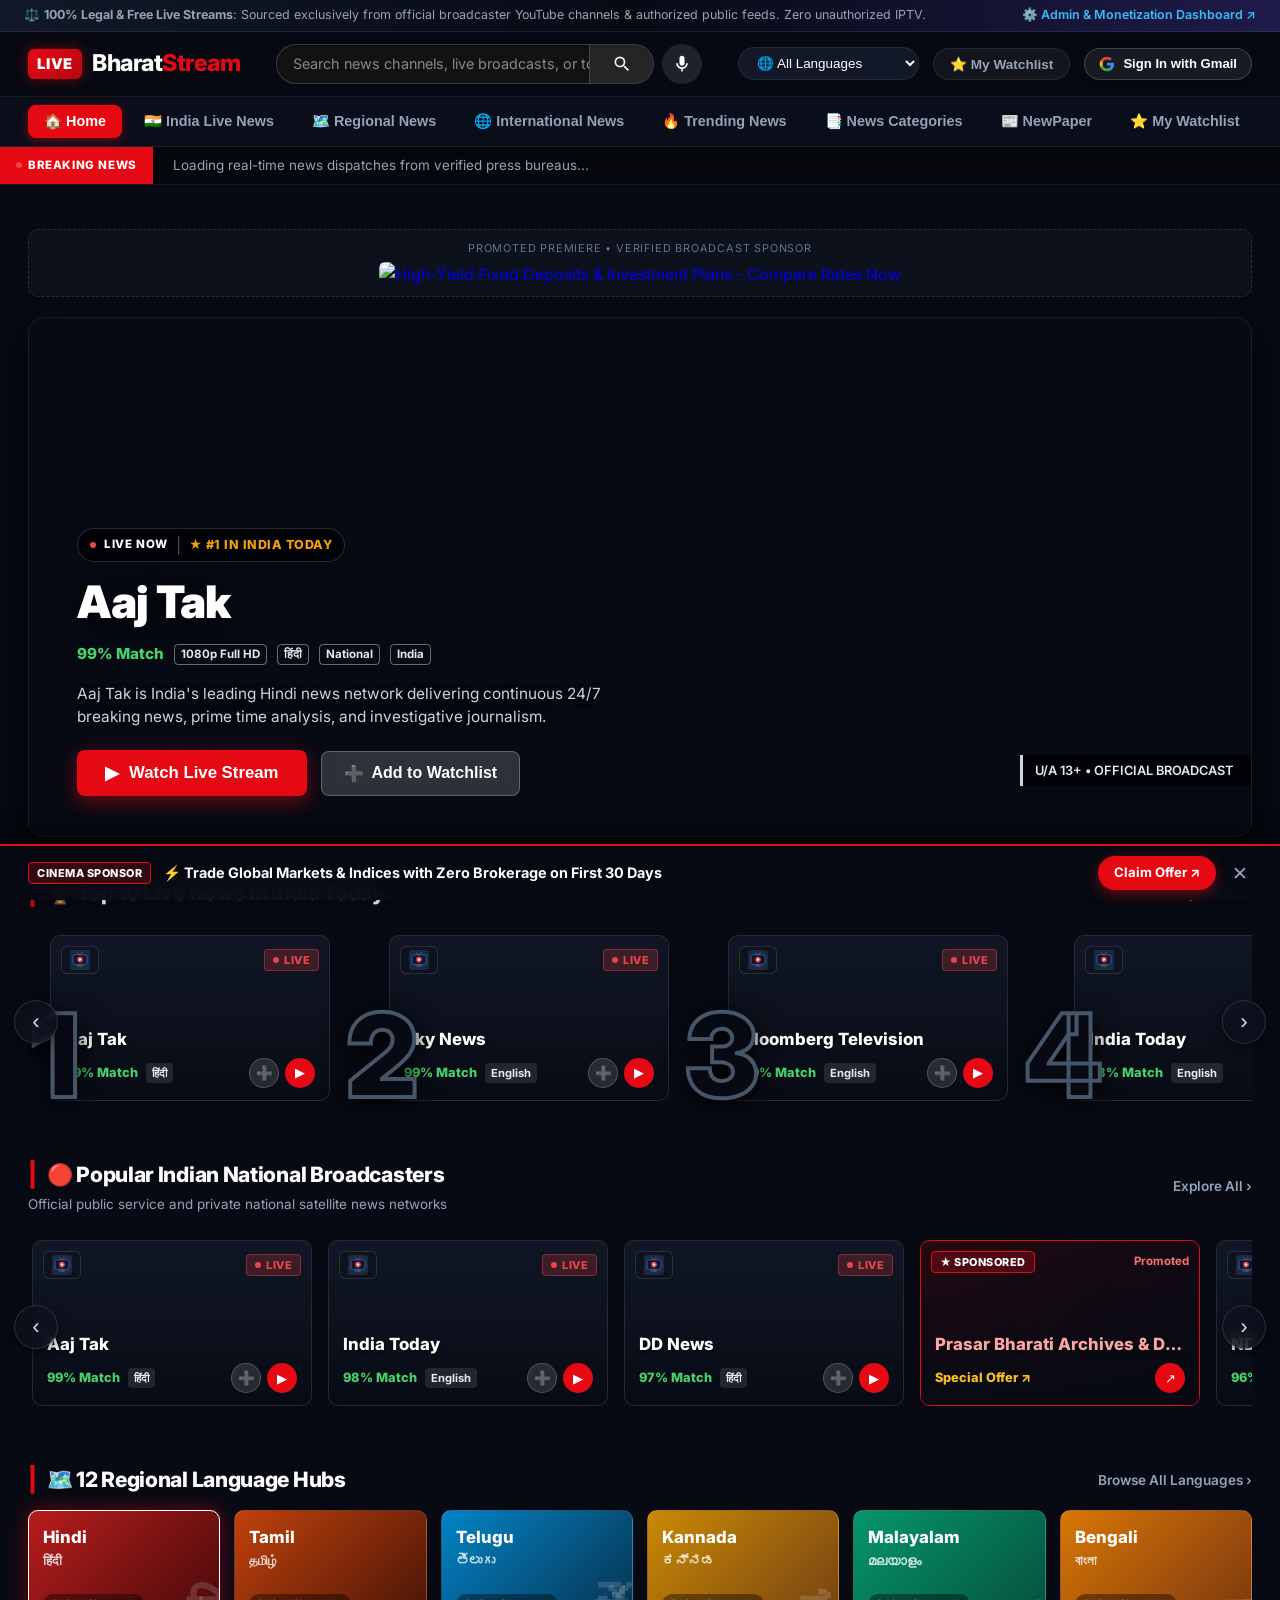
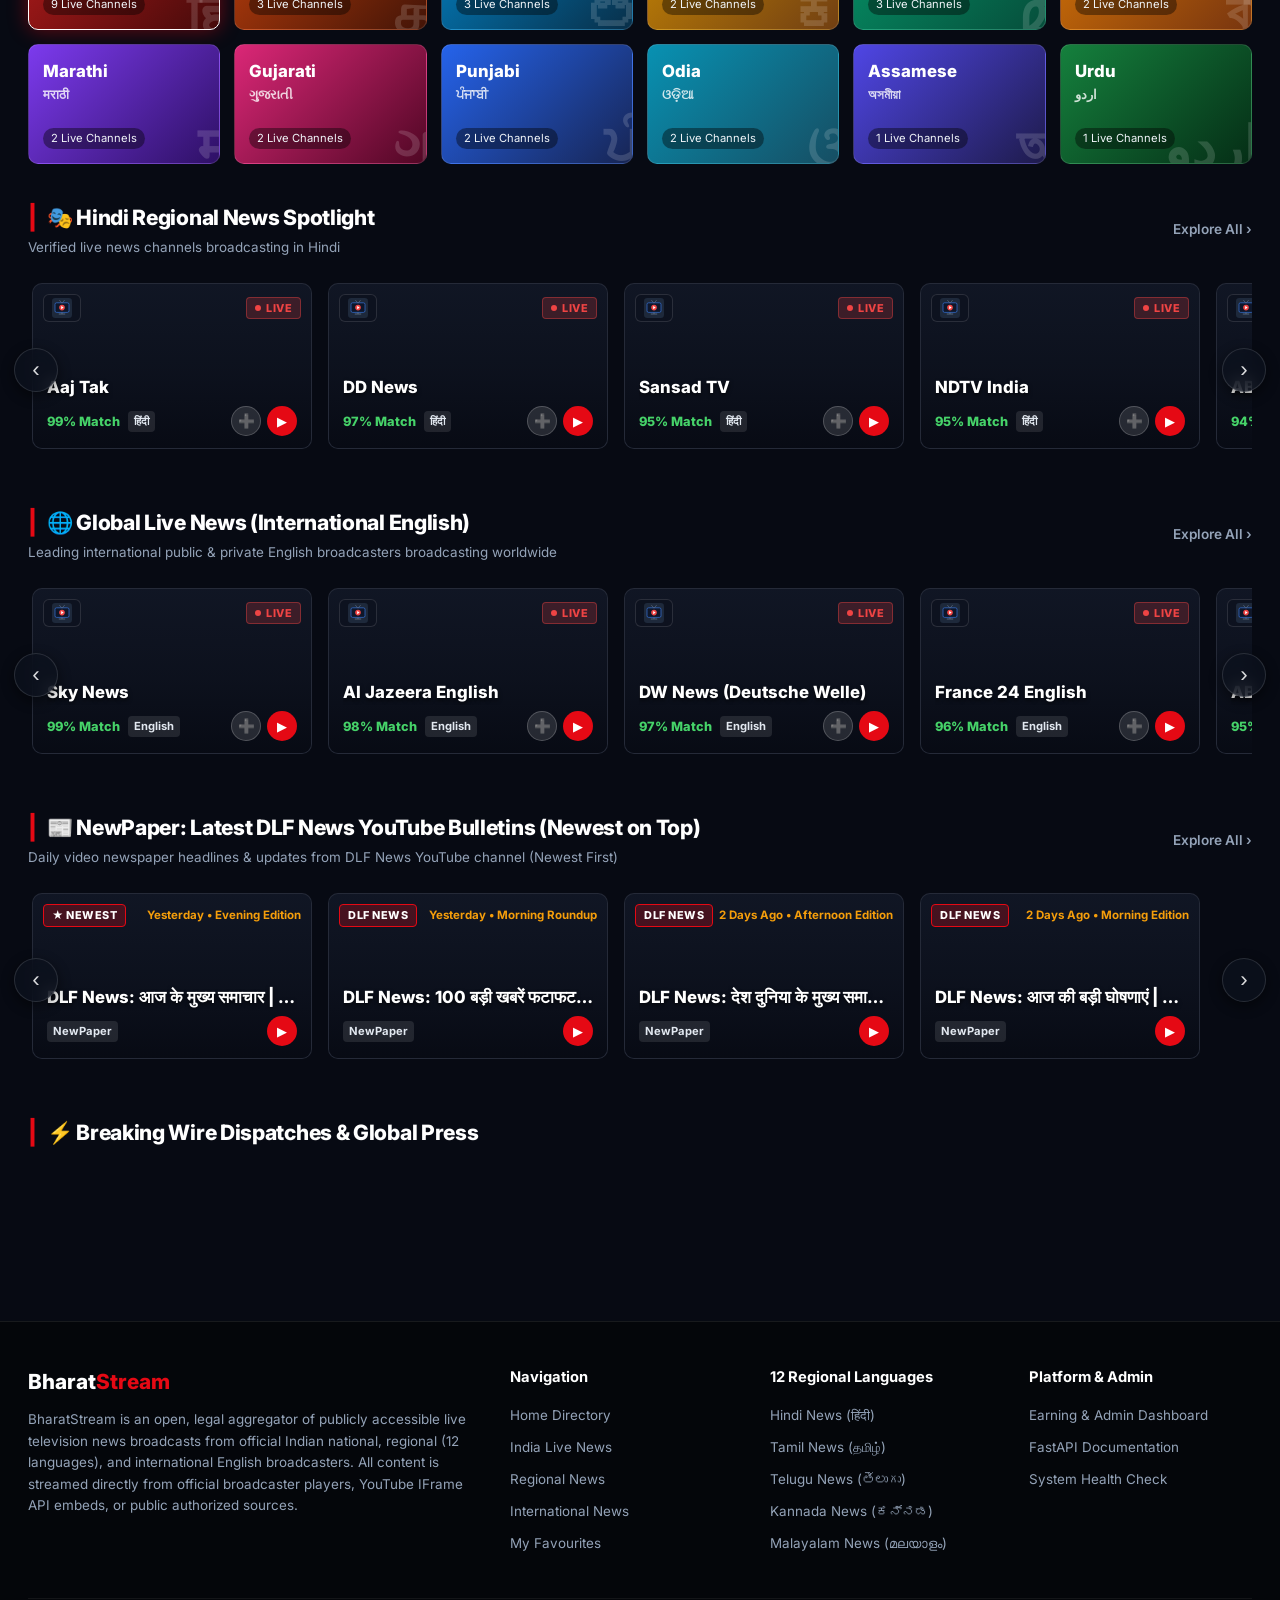
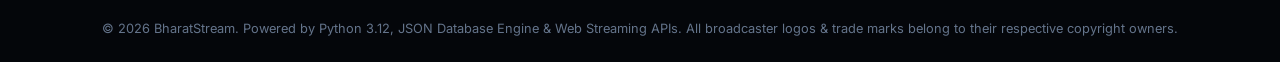
==== commit 45dcb807: "Add files via upload" ====
--- a/index.html
+++ b/index.html
@@ -37,9 +37,30 @@
         <span class="brand-text">Bharat<span>Stream</span></span>
       </div>
 
-      <div class="search-bar-wrap">
-        <span class="search-icon">🔍</span>
-        <input type="text" id="globalSearchInput" class="search-input" placeholder="Search 50+ channels by name, language, or topic (e.g. DD News, Tamil, Business)...">
+      <!-- YouTube-Style Search Box -->
+      <div class="yt-search-container">
+        <form id="ytSearchForm" class="yt-search-form" onsubmit="event.preventDefault(); window.appState.executeYouTubeSearch();">
+          <div class="yt-search-input-wrap">
+            <input type="text" id="globalSearchInput" class="yt-search-input" placeholder="Search news channels, live broadcasts, or topics..." autocomplete="off" spellcheck="false">
+            <button type="button" id="ytSearchClearBtn" class="yt-search-clear-btn" title="Clear search" style="display:none;" onclick="window.appState.clearSearch()">✕</button>
+          </div>
+          <button type="submit" id="ytSearchSubmitBtn" class="yt-search-submit-btn" title="Search">
+            <svg viewBox="0 0 24 24" width="20" height="20" fill="currentColor">
+              <path d="M15.5 14h-.79l-.28-.27A6.471 6.471 0 0 0 16 9.5 6.5 6.5 0 1 0 9.5 16c1.61 0 3.09-.59 4.23-1.57l.27.28v.79l5 4.99L20.49 19l-4.99-5zm-6 0C7.01 14 5 11.99 5 9.5S7.01 5 9.5 5 14 7.01 14 9.5 11.99 14 9.5 14z"/>
+            </svg>
+          </button>
+        </form>
+
+        <!-- YouTube Voice Search Button -->
+        <button type="button" id="ytVoiceSearchBtn" class="yt-voice-btn" title="Search with your voice" onclick="window.appState.startVoiceSearch()">
+          <svg viewBox="0 0 24 24" width="20" height="20" fill="currentColor">
+            <path d="M12 14c1.66 0 3-1.34 3-3V5c0-1.66-1.34-3-3-3S9 3.34 9 5v6c0 1.66 1.34 3 3 3z"/>
+            <path d="M17 11c0 2.76-2.24 5-5 5s-5-2.24-5-5H5c0 3.53 2.61 6.43 6 6.92V21h2v-3.08c3.39-.49 6-3.39 6-6.92h-2z"/>
+          </svg>
+        </button>
+
+        <!-- YouTube Auto-Complete Suggestions & Recent Search History Dropdown -->
+        <div id="ytSearchDropdown" class="yt-search-dropdown" style="display: none;"></div>
       </div>
 
       <div class="nav-actions">
@@ -231,6 +252,24 @@
     </div>
   </div>
 
+  <!-- YouTube Voice Search Listening Modal -->
+  <div id="ytVoiceModal" class="yt-voice-modal-backdrop" style="display: none;">
+    <div class="yt-voice-dialog">
+      <button class="yt-voice-close" onclick="window.appState.stopVoiceSearch()">✕</button>
+      <div id="ytVoiceStatusText" class="yt-voice-status">Listening...</div>
+      <div class="yt-voice-subtext">Speak now (e.g. "Aaj Tak Live", "DLF News", "Tamil News")</div>
+      <div class="yt-voice-wave-wrap">
+        <div class="yt-voice-wave"></div>
+        <div class="yt-voice-mic-circle">
+          <svg viewBox="0 0 24 24" width="34" height="34" fill="#fff">
+            <path d="M12 14c1.66 0 3-1.34 3-3V5c0-1.66-1.34-3-3-3S9 3.34 9 5v6c0 1.66 1.34 3 3 3z"/>
+            <path d="M17 11c0 2.76-2.24 5-5 5s-5-2.24-5-5H5c0 3.53 2.61 6.43 6 6.92V21h2v-3.08c3.39-.49 6-3.39 6-6.92h-2z"/>
+          </svg>
+        </div>
+      </div>
+    </div>
+  </div>
+
   <!-- Professional Footer -->
   <footer class="footer">
     <div class="footer-content">
--- a/static/css/styles.css
+++ b/static/css/styles.css
@@ -2039,3 +2039,658 @@
   opacity: 1;
   transform: translateX(-50%) translateY(0);
 }
+
+/* ============================================================
+   YOUTUBE-GRADE SEARCH ENGINE & RESULTS SYSTEM
+   ============================================================ */
+
+.yt-search-container {
+  display: flex;
+  align-items: center;
+  gap: 8px;
+  flex: 1;
+  max-width: 600px;
+  position: relative;
+  margin: 0 16px;
+}
+
+.yt-search-form {
+  display: flex;
+  align-items: center;
+  flex: 1;
+  height: 40px;
+  background: #121212;
+  border: 1px solid rgba(255, 255, 255, 0.18);
+  border-radius: 40px;
+  overflow: hidden;
+  transition: all 0.2s cubic-bezier(0.4, 0, 0.2, 1);
+  box-shadow: inset 0 1px 2px rgba(0, 0, 0, 0.4);
+}
+
+.yt-search-form:focus-within {
+  border-color: #3ea6ff;
+  box-shadow: 0 0 0 1px #3ea6ff, inset 0 1px 2px rgba(0, 0, 0, 0.4);
+  background: #000000;
+}
+
+.yt-search-input-wrap {
+  display: flex;
+  align-items: center;
+  flex: 1;
+  height: 100%;
+  padding-left: 16px;
+  position: relative;
+}
+
+.yt-search-input {
+  width: 100%;
+  height: 100%;
+  background: transparent;
+  border: none;
+  outline: none;
+  color: #ffffff;
+  font-size: 0.95rem;
+  font-family: inherit;
+}
+
+.yt-search-input::placeholder {
+  color: #888888;
+  font-size: 0.9rem;
+}
+
+.yt-search-clear-btn {
+  background: none;
+  border: none;
+  color: #aaaaaa;
+  font-size: 0.9rem;
+  padding: 0 12px;
+  cursor: pointer;
+  height: 100%;
+  display: flex;
+  align-items: center;
+  justify-content: center;
+  transition: color 0.15s ease;
+}
+
+.yt-search-clear-btn:hover {
+  color: #ffffff;
+}
+
+.yt-search-submit-btn {
+  width: 64px;
+  height: 100%;
+  background: rgba(255, 255, 255, 0.08);
+  border: none;
+  border-left: 1px solid rgba(255, 255, 255, 0.14);
+  color: #f1f1f1;
+  display: flex;
+  align-items: center;
+  justify-content: center;
+  cursor: pointer;
+  transition: background 0.15s ease;
+}
+
+.yt-search-submit-btn:hover {
+  background: rgba(255, 255, 255, 0.16);
+  color: #ffffff;
+}
+
+/* Voice Search Button (YouTube Style) */
+.yt-voice-btn {
+  width: 40px;
+  height: 40px;
+  border-radius: 50%;
+  background: rgba(255, 255, 255, 0.1);
+  border: none;
+  color: #ffffff;
+  display: flex;
+  align-items: center;
+  justify-content: center;
+  cursor: pointer;
+  transition: all 0.2s ease;
+  flex-shrink: 0;
+}
+
+.yt-voice-btn:hover {
+  background: rgba(255, 255, 255, 0.2);
+  transform: scale(1.05);
+}
+
+.yt-voice-btn.listening {
+  background: #e50914;
+  animation: ytMicPulse 1.2s infinite;
+}
+
+@keyframes ytMicPulse {
+  0% { box-shadow: 0 0 0 0 rgba(229, 9, 20, 0.7); }
+  70% { box-shadow: 0 0 0 12px rgba(229, 9, 20, 0); }
+  100% { box-shadow: 0 0 0 0 rgba(229, 9, 20, 0); }
+}
+
+/* Auto-Complete & Search History Dropdown */
+.yt-search-dropdown {
+  position: absolute;
+  top: calc(100% + 4px);
+  left: 0;
+  width: calc(100% - 48px);
+  background: #212121;
+  border: 1px solid rgba(255, 255, 255, 0.12);
+  border-radius: 14px;
+  box-shadow: 0 14px 32px rgba(0, 0, 0, 0.8);
+  z-index: 1000;
+  overflow: hidden;
+  padding: 8px 0;
+  animation: ytDropdownSlide 0.15s cubic-bezier(0.16, 1, 0.3, 1);
+}
+
+@keyframes ytDropdownSlide {
+  from { opacity: 0; transform: translateY(-4px); }
+  to { opacity: 1; transform: translateY(0); }
+}
+
+.yt-suggestion-item {
+  display: flex;
+  align-items: center;
+  padding: 9px 16px;
+  cursor: pointer;
+  font-size: 0.92rem;
+  color: #f1f1f1;
+  transition: background 0.1s ease;
+  user-select: none;
+}
+
+.yt-suggestion-item:hover,
+.yt-suggestion-item.highlighted {
+  background: rgba(255, 255, 255, 0.1);
+}
+
+.yt-suggestion-icon {
+  margin-right: 14px;
+  color: #aaaaaa;
+  font-size: 0.95rem;
+  display: flex;
+  align-items: center;
+  flex-shrink: 0;
+}
+
+.yt-suggestion-text {
+  flex: 1;
+  white-space: nowrap;
+  overflow: hidden;
+  text-overflow: ellipsis;
+}
+
+.yt-suggestion-text strong {
+  font-weight: 700;
+  color: #ffffff;
+}
+
+.yt-suggestion-text .yt-type-pill {
+  font-size: 0.68rem;
+  background: rgba(255, 255, 255, 0.1);
+  padding: 2px 6px;
+  border-radius: 4px;
+  margin-left: 8px;
+  color: #94a3b8;
+  font-weight: normal;
+}
+
+.yt-suggestion-delete {
+  color: #3ea6ff;
+  font-size: 0.78rem;
+  padding: 4px 8px;
+  border-radius: 4px;
+  transition: all 0.15s ease;
+}
+
+.yt-suggestion-delete:hover {
+  background: rgba(62, 166, 255, 0.15);
+  text-decoration: underline;
+}
+
+/* Voice Search Listening Modal */
+.yt-voice-modal-backdrop {
+  position: fixed;
+  inset: 0;
+  background: rgba(0, 0, 0, 0.85);
+  backdrop-filter: blur(8px);
+  z-index: 10000;
+  display: flex;
+  align-items: center;
+  justify-content: center;
+}
+
+.yt-voice-dialog {
+  position: relative;
+  background: #212121;
+  border: 1px solid rgba(255, 255, 255, 0.14);
+  border-radius: 20px;
+  padding: 36px 32px 32px;
+  width: 100%;
+  max-width: 420px;
+  text-align: center;
+  box-shadow: 0 20px 50px rgba(0, 0, 0, 0.9);
+}
+
+.yt-voice-close {
+  position: absolute;
+  top: 14px;
+  right: 16px;
+  background: none;
+  border: none;
+  color: #aaaaaa;
+  font-size: 1.1rem;
+  cursor: pointer;
+  padding: 6px;
+}
+
+.yt-voice-close:hover {
+  color: #ffffff;
+}
+
+.yt-voice-status {
+  font-size: 1.4rem;
+  font-weight: 700;
+  color: #ffffff;
+  margin-bottom: 6px;
+}
+
+.yt-voice-subtext {
+  font-size: 0.88rem;
+  color: #aaaaaa;
+  margin-bottom: 28px;
+}
+
+.yt-voice-wave-wrap {
+  position: relative;
+  width: 100px;
+  height: 100px;
+  margin: 0 auto;
+  display: flex;
+  align-items: center;
+  justify-content: center;
+}
+
+.yt-voice-wave {
+  position: absolute;
+  inset: 0;
+  border-radius: 50%;
+  background: rgba(229, 9, 20, 0.35);
+  animation: ytWavePulse 1.6s infinite ease-in-out;
+}
+
+@keyframes ytWavePulse {
+  0% { transform: scale(0.9); opacity: 0.8; }
+  50% { transform: scale(1.4); opacity: 0.3; }
+  100% { transform: scale(0.9); opacity: 0.8; }
+}
+
+.yt-voice-mic-circle {
+  width: 64px;
+  height: 64px;
+  border-radius: 50%;
+  background: #e50914;
+  display: flex;
+  align-items: center;
+  justify-content: center;
+  z-index: 2;
+  box-shadow: 0 6px 18px rgba(229, 9, 20, 0.5);
+}
+
+/* ================= YOUTUBE SEARCH RESULTS VIEW ================= */
+
+.yt-results-container {
+  max-width: 1140px;
+  margin: 0 auto;
+  padding: 10px 0 40px;
+}
+
+/* YouTube Top Filter Chips Bar */
+.yt-filter-bar {
+  display: flex;
+  gap: 8px;
+  overflow-x: auto;
+  padding-bottom: 16px;
+  margin-bottom: 20px;
+  border-bottom: 1px solid rgba(255, 255, 255, 0.1);
+  scrollbar-width: none;
+}
+
+.yt-filter-bar::-webkit-scrollbar {
+  display: none;
+}
+
+.yt-filter-chip {
+  padding: 6px 14px;
+  border-radius: 8px;
+  background: rgba(255, 255, 255, 0.08);
+  color: #f1f1f1;
+  border: 1px solid transparent;
+  font-size: 0.84rem;
+  font-weight: 500;
+  cursor: pointer;
+  white-space: nowrap;
+  transition: all 0.15s ease;
+}
+
+.yt-filter-chip:hover {
+  background: rgba(255, 255, 255, 0.16);
+}
+
+.yt-filter-chip.active {
+  background: #ffffff;
+  color: #0f0f0f;
+  font-weight: 700;
+}
+
+/* YouTube Channel Card (Channel Match Header) */
+.yt-channel-card {
+  display: flex;
+  align-items: center;
+  gap: 28px;
+  padding: 24px 20px;
+  border-bottom: 1px solid rgba(255, 255, 255, 0.1);
+  margin-bottom: 24px;
+  background: rgba(255, 255, 255, 0.02);
+  border-radius: 16px;
+}
+
+.yt-channel-avatar-wrap {
+  position: relative;
+  flex-shrink: 0;
+}
+
+.yt-channel-avatar {
+  width: 120px;
+  height: 120px;
+  border-radius: 50%;
+  object-fit: cover;
+  background: #1e293b;
+  border: 2px solid rgba(255, 255, 255, 0.14);
+}
+
+.yt-channel-info {
+  flex: 1;
+  min-width: 0;
+}
+
+.yt-channel-title {
+  font-size: 1.4rem;
+  font-weight: 700;
+  color: #ffffff;
+  display: flex;
+  align-items: center;
+  gap: 8px;
+  margin-bottom: 4px;
+}
+
+.yt-verified-check {
+  display: inline-flex;
+  align-items: center;
+  justify-content: center;
+  width: 16px;
+  height: 16px;
+  background: #aaa;
+  color: #000;
+  border-radius: 50%;
+  font-size: 0.65rem;
+  font-weight: 900;
+}
+
+.yt-channel-subtext {
+  font-size: 0.84rem;
+  color: #aaaaaa;
+  margin-bottom: 8px;
+}
+
+.yt-channel-desc {
+  font-size: 0.86rem;
+  color: #cccccc;
+  line-height: 1.4;
+  margin-bottom: 14px;
+  max-width: 680px;
+  display: -webkit-box;
+  -webkit-line-clamp: 2;
+  -webkit-box-orient: vertical;
+  overflow: hidden;
+}
+
+.yt-channel-actions {
+  display: flex;
+  gap: 10px;
+  flex-wrap: wrap;
+}
+
+/* YouTube Video / Stream Result Cards (Horizontal List) */
+.yt-results-list {
+  display: flex;
+  flex-direction: column;
+  gap: 18px;
+}
+
+.yt-video-card {
+  display: flex;
+  gap: 18px;
+  cursor: pointer;
+  padding: 10px;
+  border-radius: 12px;
+  transition: background 0.15s ease;
+}
+
+.yt-video-card:hover {
+  background: rgba(255, 255, 255, 0.04);
+}
+
+.yt-thumb-wrap {
+  position: relative;
+  width: 340px;
+  aspect-ratio: 16 / 9;
+  border-radius: 12px;
+  overflow: hidden;
+  flex-shrink: 0;
+  background: #1e293b;
+  background-size: cover;
+  background-position: center;
+}
+
+.yt-thumb-wrap:hover .yt-thumb-play-overlay {
+  opacity: 1;
+}
+
+.yt-thumb-play-overlay {
+  position: absolute;
+  inset: 0;
+  background: rgba(0, 0, 0, 0.4);
+  display: flex;
+  align-items: center;
+  justify-content: center;
+  opacity: 0;
+  transition: opacity 0.2s ease;
+}
+
+.yt-play-icon {
+  width: 48px;
+  height: 48px;
+  border-radius: 50%;
+  background: rgba(229, 9, 20, 0.9);
+  color: #fff;
+  display: flex;
+  align-items: center;
+  justify-content: center;
+  font-size: 1.2rem;
+  box-shadow: 0 4px 14px rgba(0, 0, 0, 0.5);
+}
+
+.yt-badge-live {
+  position: absolute;
+  top: 8px;
+  left: 8px;
+  background: #cc0000;
+  color: #ffffff;
+  padding: 3px 7px;
+  border-radius: 4px;
+  font-size: 0.72rem;
+  font-weight: 800;
+  letter-spacing: 0.5px;
+  display: flex;
+  align-items: center;
+  gap: 4px;
+}
+
+.yt-badge-duration {
+  position: absolute;
+  bottom: 8px;
+  right: 8px;
+  background: rgba(0, 0, 0, 0.8);
+  color: #ffffff;
+  padding: 2px 6px;
+  border-radius: 4px;
+  font-size: 0.75rem;
+  font-weight: 700;
+}
+
+.yt-content-wrap {
+  flex: 1;
+  min-width: 0;
+  display: flex;
+  flex-direction: column;
+}
+
+.yt-card-title {
+  font-size: 1.12rem;
+  font-weight: 600;
+  color: #ffffff;
+  line-height: 1.35;
+  margin-bottom: 6px;
+  display: -webkit-box;
+  -webkit-line-clamp: 2;
+  -webkit-box-orient: vertical;
+  overflow: hidden;
+}
+
+.yt-card-title mark {
+  background: rgba(62, 166, 255, 0.3);
+  color: #ffffff;
+  padding: 1px 3px;
+  border-radius: 3px;
+}
+
+.yt-card-meta {
+  font-size: 0.8rem;
+  color: #aaaaaa;
+  margin-bottom: 10px;
+  display: flex;
+  align-items: center;
+  gap: 8px;
+  flex-wrap: wrap;
+}
+
+.yt-channel-row {
+  display: flex;
+  align-items: center;
+  gap: 8px;
+  margin-bottom: 8px;
+}
+
+.yt-channel-mini-logo {
+  width: 24px;
+  height: 24px;
+  border-radius: 50%;
+  object-fit: cover;
+  background: #1e293b;
+}
+
+.yt-channel-mini-name {
+  font-size: 0.84rem;
+  color: #aaaaaa;
+  font-weight: 500;
+  display: flex;
+  align-items: center;
+  gap: 4px;
+}
+
+.yt-channel-mini-name:hover {
+  color: #ffffff;
+}
+
+.yt-card-desc {
+  font-size: 0.82rem;
+  color: #888888;
+  line-height: 1.4;
+  display: -webkit-box;
+  -webkit-line-clamp: 2;
+  -webkit-box-orient: vertical;
+  overflow: hidden;
+  margin-bottom: 12px;
+}
+
+.yt-card-actions {
+  margin-top: auto;
+  display: flex;
+  gap: 10px;
+  align-items: center;
+}
+
+/* YouTube "Did You Mean" Suggestion Box */
+.yt-did-you-mean {
+  background: rgba(255, 255, 255, 0.03);
+  border: 1px solid rgba(255, 255, 255, 0.08);
+  border-radius: 12px;
+  padding: 24px;
+  margin-bottom: 30px;
+}
+
+.yt-did-you-mean-title {
+  font-size: 1rem;
+  font-weight: 700;
+  color: #ffffff;
+  margin-bottom: 12px;
+}
+
+.yt-pill-list {
+  display: flex;
+  gap: 8px;
+  flex-wrap: wrap;
+}
+
+.yt-suggested-pill {
+  padding: 6px 14px;
+  border-radius: 9999px;
+  background: rgba(62, 166, 255, 0.12);
+  color: #3ea6ff;
+  border: 1px solid rgba(62, 166, 255, 0.3);
+  font-size: 0.84rem;
+  font-weight: 600;
+  cursor: pointer;
+  transition: all 0.15s ease;
+}
+
+.yt-suggested-pill:hover {
+  background: #3ea6ff;
+  color: #000;
+}
+
+/* Responsive Search Rules */
+@media (max-width: 840px) {
+  .yt-channel-card {
+    flex-direction: column;
+    text-align: center;
+    gap: 16px;
+  }
+  .yt-channel-avatar {
+    width: 80px;
+    height: 80px;
+  }
+  .yt-channel-title {
+    justify-content: center;
+  }
+  .yt-channel-actions {
+    justify-content: center;
+  }
+  .yt-video-card {
+    flex-direction: column;
+  }
+  .yt-thumb-wrap {
+    width: 100%;
+  }
+}
